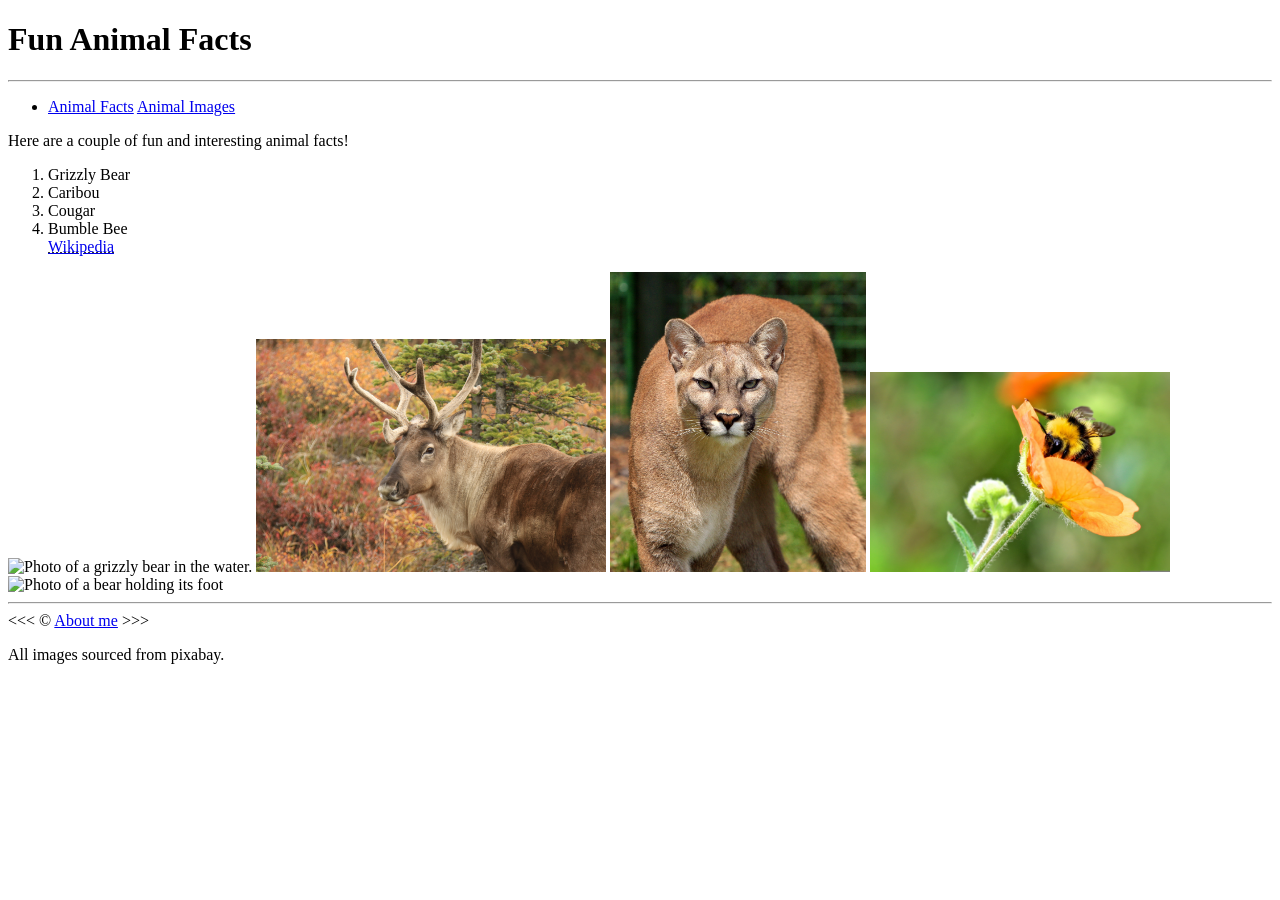
==== index.html @ 7c1b4a08 "Added pixabay credit" ====
<!doctype html>
<html lang="en">
  <head>
    <title>Fun Animal Facts</title>
    <meta charset="utf-8" />
  </head>
  <body>
    <header>
      <h1>Fun Animal Facts</h1>
    </header>
    <hr>
    <nav>
        <ul>
            <li>
                <a href="#animal-facts">Animal Facts</a>
                <a href="#animal-images">Animal Images</a>
            </li>
        </ul>
    </nav>
    <section id="animal-facts">
      <p>Here are a couple of fun and interesting animal facts!</p>
      <ol>
        <li>Grizzly Bear</li>
        <li>Caribou</li>
        <li>Cougar</li>
        <li>Bumble Bee</li>
        <abbr title="Wikipedia">
            <a href="https://en.wikipedia.org/wiki/Grizzly_bear"
            target="_blank"
            rel="noopener noreferrer">Wikipedia</a>
        </abbr></li>
      </ol>
    </section>
    <section id="animal-images">
      <img
        src="images/grizzly-in-water.jpg"
        alt="Photo of a grizzly bear in the water."
        width="350"
      />
      <img
        src="images/cariboo-forest.jpg"
        alt="Photo of a caribou."
        width="350"
      />
      <img src="images/cougar.jpg" alt="Photo of a cougar." height="300"
      />
      <img
        src="images/bumblebee-orangeflower.jpg"
        alt="Photo of a bee on an orange flower."
        width="300"
      />
    </section>
        <img
        src="https://cdn.pixabay.com/photo/2017/01/29/12/56/bear-2017935_1280.jpg"
        alt="Photo of a bear holding its foot"
        width="350"/>
    <section>
        <hr>&lt;&lt;&lt; &copy; <a href="about.html">About me</a> &gt;&gt;&gt;
        <p>All images sourced from pixabay.</p>
    </section>
  </body>
</html>
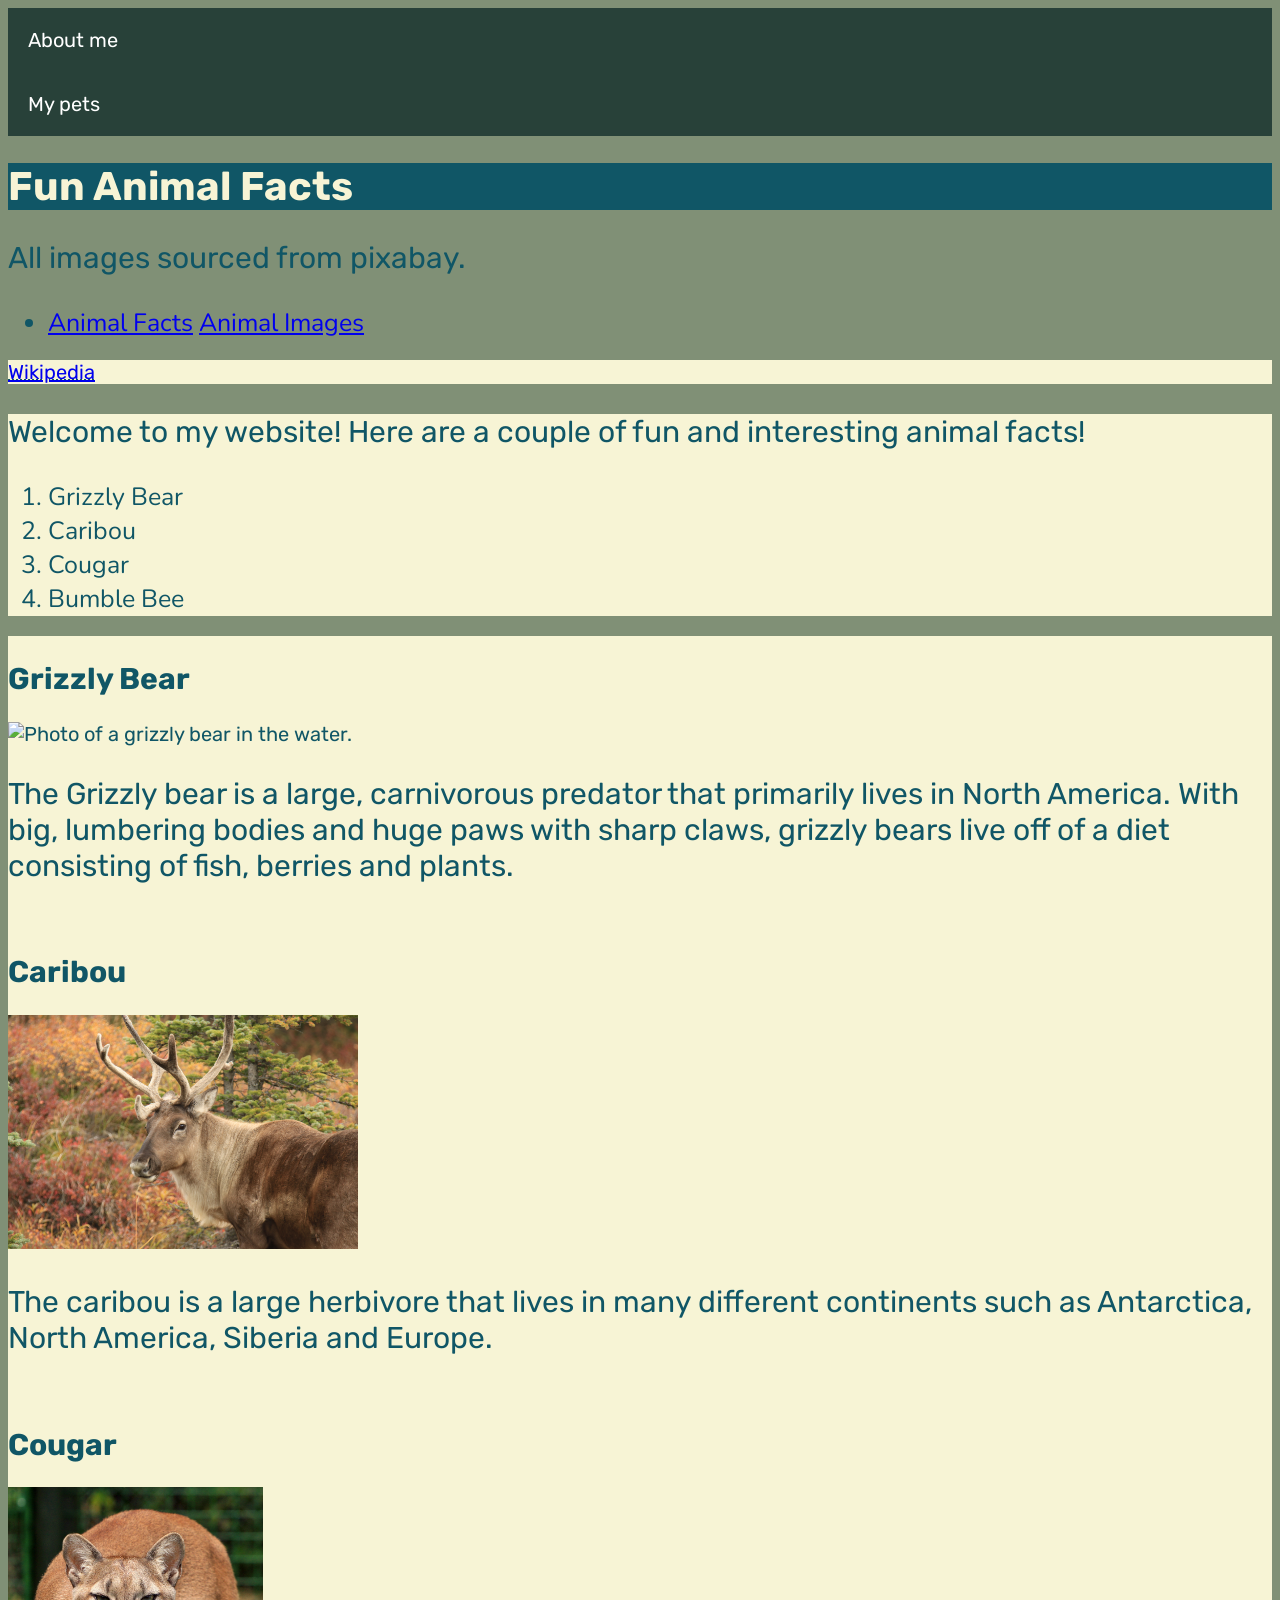
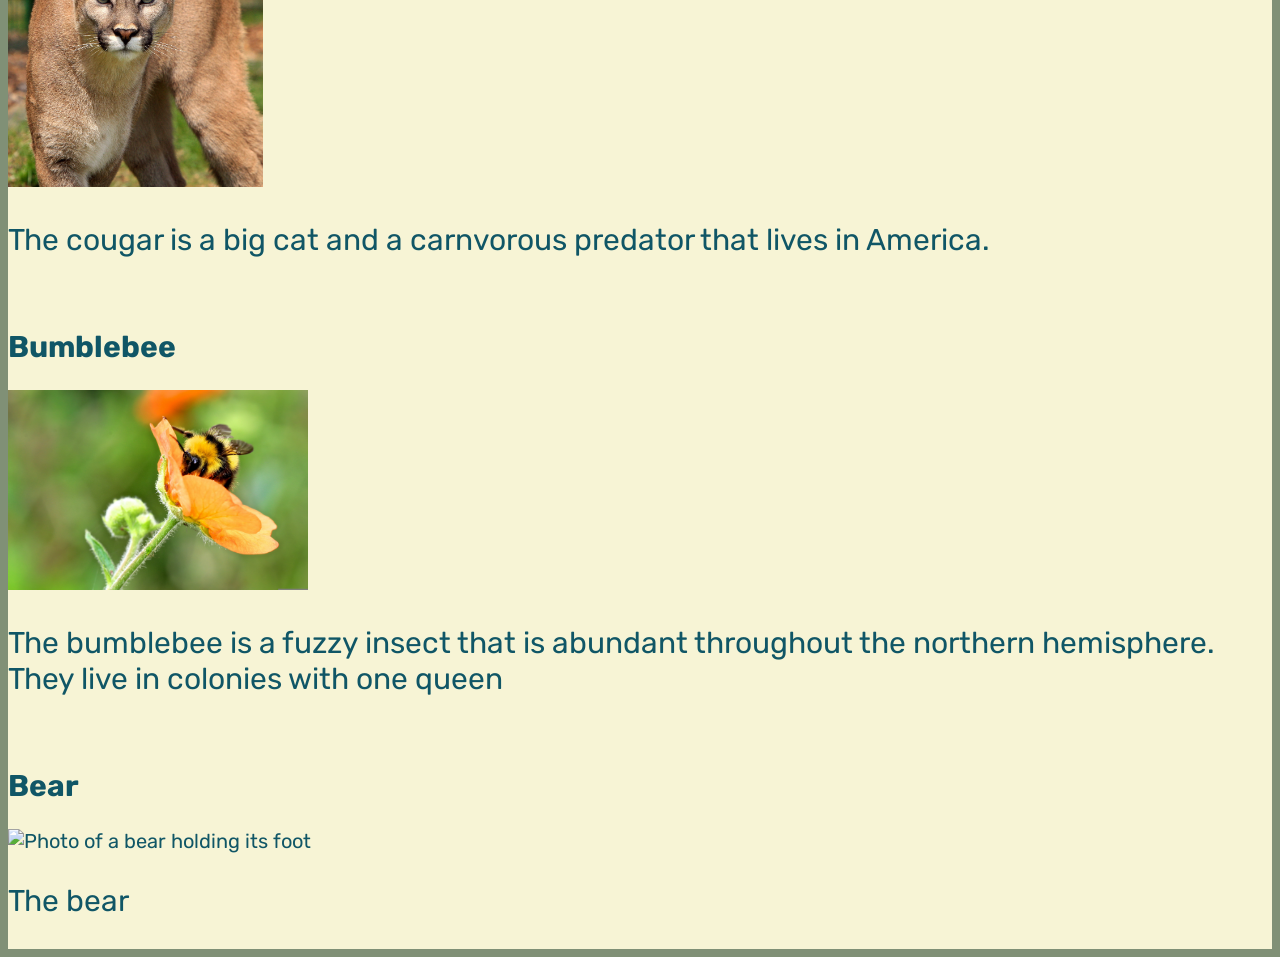
==== commit a247b7ab: "added cool stuff" ====
--- a/index.html
+++ b/index.html
@@ -1,14 +1,22 @@
 <!doctype html>
 <html lang="en">
-  <head>
+  <head>  
     <title>Fun Animal Facts</title>
     <meta charset="utf-8" />
-  </head>
+    <link rel="preconnect" href="https://fonts.googleapis.com">
+    <link rel="preconnect" href="https://fonts.gstatic.com" crossorigin>
+    <link href="https://fonts.googleapis.com/css2?family=Nunito:ital,wght@0,200..1000;1,200..1000&family=Rubik:ital,wght@0,300..900;1,300..900&display=swap" rel="stylesheet">
+    <link rel="stylesheet" href="style.css"/>
   <body>
+      <section class="top-nav-bar">
+      <a href="about.html">About me</a>
+      <a href="pets.html">My pets</a>
+      </section>
     <header>
       <h1>Fun Animal Facts</h1>
     </header>
-    <hr>
+
+    <p>All images sourced from pixabay.</p>
     <nav>
         <ul>
             <li>
@@ -17,46 +25,66 @@
             </li>
         </ul>
     </nav>
+    <section>
+    <abbr title="Wikipedia">
+            <a href="https://en.wikipedia.org/wiki/Grizzly_bear"
+            target="_blank"
+            rel="noopener noreferrer">Wikipedia</a>
+        </abbr>
+        </section>
     <section id="animal-facts">
-      <p>Here are a couple of fun and interesting animal facts!</p>
+      <p>Welcome to my website! Here are a couple of fun and interesting animal facts!</p>
       <ol>
         <li>Grizzly Bear</li>
         <li>Caribou</li>
         <li>Cougar</li>
         <li>Bumble Bee</li>
-        <abbr title="Wikipedia">
-            <a href="https://en.wikipedia.org/wiki/Grizzly_bear"
-            target="_blank"
-            rel="noopener noreferrer">Wikipedia</a>
-        </abbr></li>
+        </li>
       </ol>
     </section>
     <section id="animal-images">
-      <img
-        src="images/grizzly-in-water.jpg"
-        alt="Photo of a grizzly bear in the water."
-        width="350"
-      />
+      <div>
+        <h2>Grizzly Bear</h2>
+        <img
+          src="images/grizzly-in-water.jpg"
+          alt="Photo of a grizzly bear in the water."
+          width="350"
+        />
+        <p>The Grizzly bear is a large, carnivorous predator that primarily lives in North America. With big, lumbering bodies and huge paws with sharp claws, grizzly bears live off of a diet consisting of fish, berries and plants.</p>
+        </div>
+        <div>
+          <h2>Caribou</h2>
       <img
         src="images/cariboo-forest.jpg"
         alt="Photo of a caribou."
         width="350"
       />
+      <p>The caribou is a large herbivore that lives in many different continents such as Antarctica, North America, Siberia and Europe.</p>
+      </div>
+      <div>
+        <h2>Cougar</h2>
       <img src="images/cougar.jpg" alt="Photo of a cougar." height="300"
       />
+      <p>The cougar is a big cat and a carnvorous predator that lives in America.</p>
+      </div>
+      <div>
+        <h2>Bumblebee</h2>
       <img
         src="images/bumblebee-orangeflower.jpg"
         alt="Photo of a bee on an orange flower."
         width="300"
-      />
-    </section>
+        />
+        <p>The bumblebee is a fuzzy insect that is abundant throughout the northern hemisphere. They live in colonies with one queen</p>
+        </div>
+        <div>
+          <h2>Bear</h2>
         <img
         src="https://cdn.pixabay.com/photo/2017/01/29/12/56/bear-2017935_1280.jpg"
         alt="Photo of a bear holding its foot"
-        width="350"/>
-    <section>
-        <hr>&lt;&lt;&lt; &copy; <a href="about.html">About me</a> &gt;&gt;&gt;
-        <p>All images sourced from pixabay.</p>
-    </section>
+        width="350"
+        />
+        <p>The bear</p>
+        </div>
+        </section>
   </body>
 </html>
--- a/style.css
+++ b/style.css
@@ -0,0 +1,61 @@
+body {
+  font-family: "Rubik", sans-serif;
+  font-optical-sizing: auto;
+  font-style: normal;
+  font-size: 20px;
+  background-color: #809076;
+  color: #105666;
+}
+
+.top-nav-bar a {
+  display: flex;
+  flex-flow: row wrap;
+  justify-content: flex-end;
+  list-style: none;
+  margin: 0;
+  background: #284139;
+}
+.top-nav-bar a {
+  text-decoration: none;
+  display: block;
+  padding: 1em;
+  color: white;
+}
+.top-nav-bar a:hover {
+  background: #886830;
+}
+
+header {
+  font-family: "Rubik", sans-serif;
+  font-optical-sizing: auto;
+  font-style: normal;
+  font-size: 20px;
+  background-color: #105666;
+  color: #f7f4d5;
+}
+
+#animal-images {
+  display: flex;
+  flex-wrap: wrap;
+  gap: 16px;
+}
+
+section {
+  background-color: #f7f4d5;
+}
+
+li {
+  font-family: "Nunito", sans-serif;
+  font-optical-sizing: auto;
+  font-style: normal;
+  font-size: 25px;
+  color: #105666;
+}
+
+p {
+  font-family: "Rubik", sans-serif;
+  font-optical-sizing: auto;
+  font-style: normal;
+  font-size: 30px;
+  color: #105666;
+}
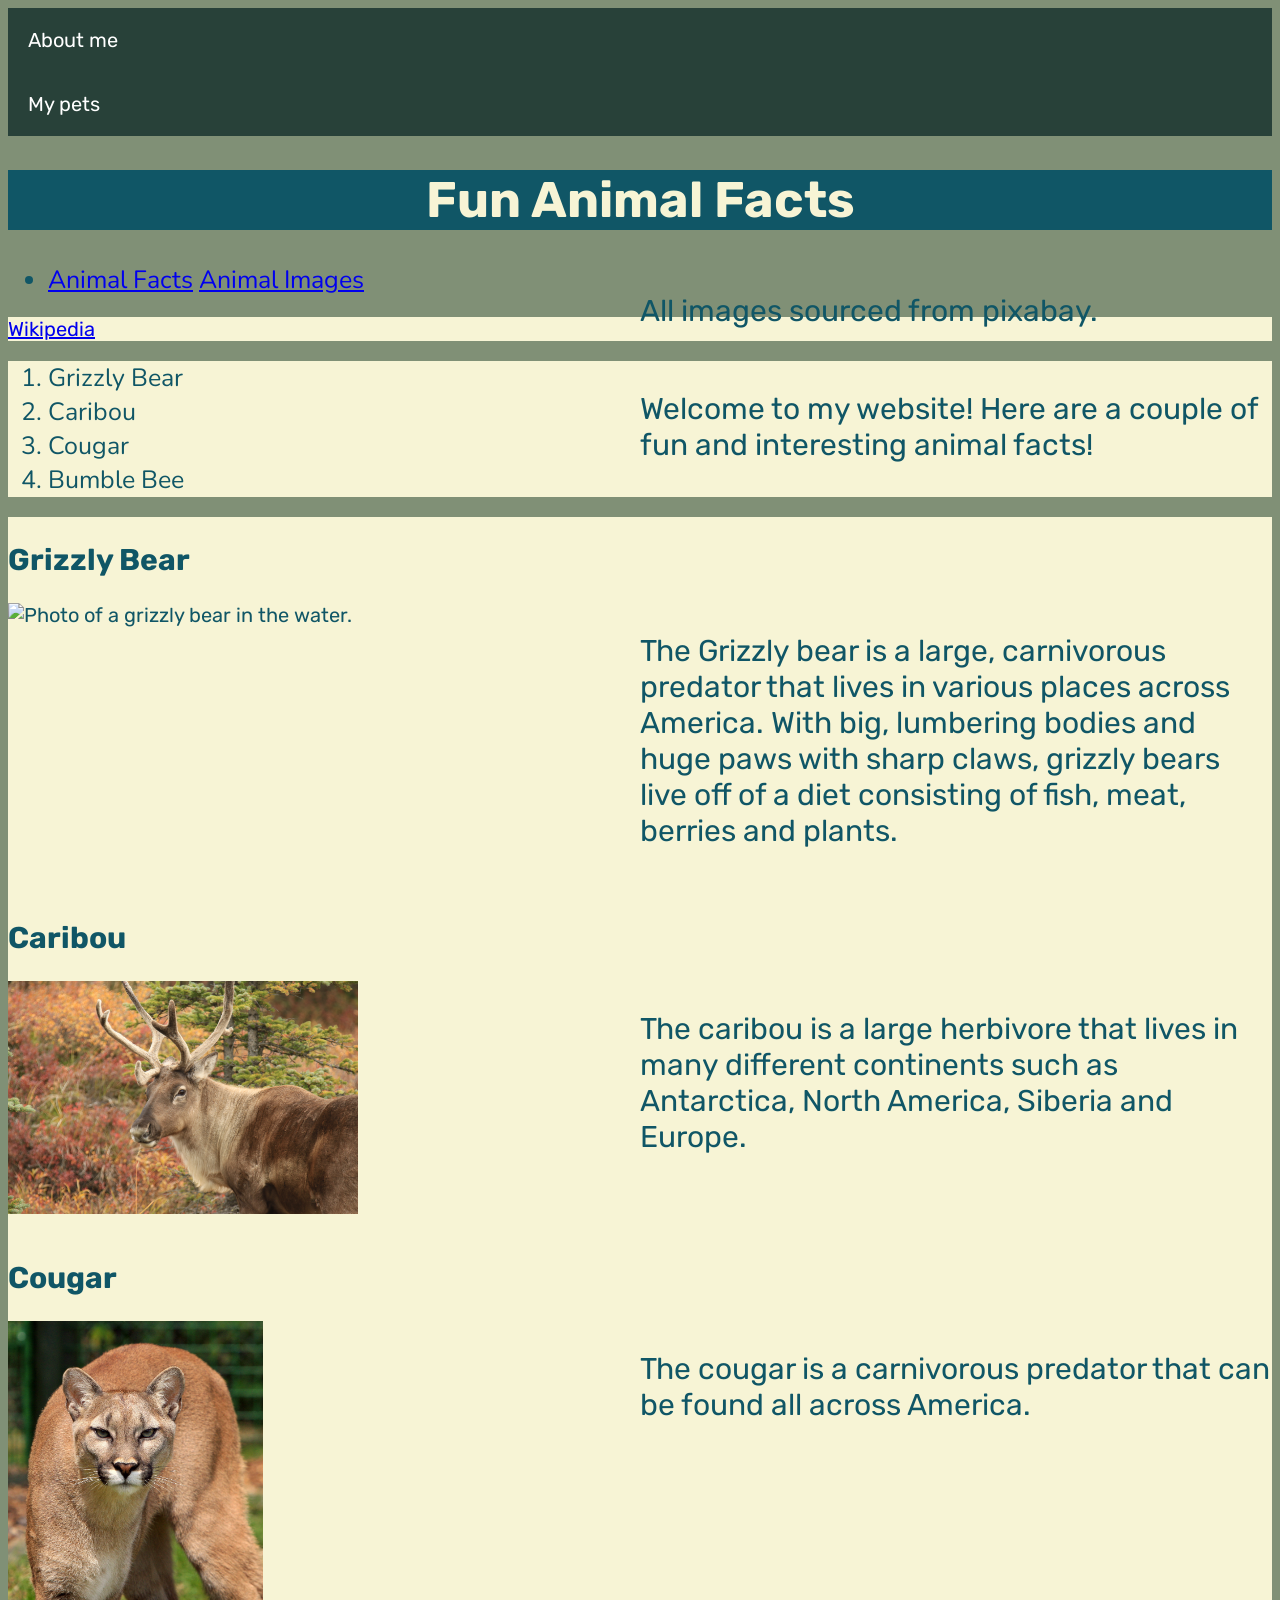
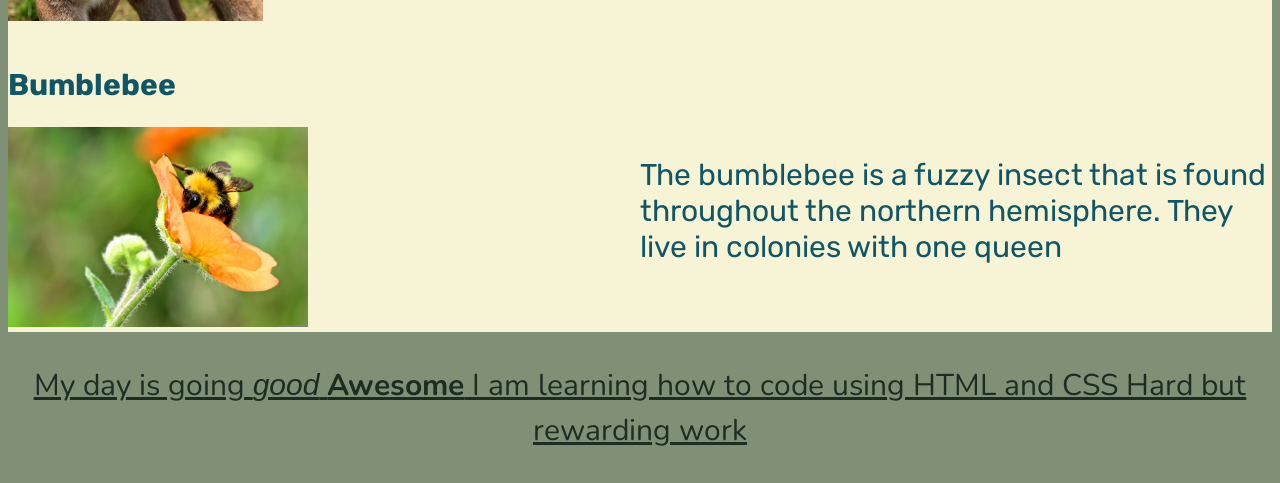
==== commit b8247280: "assignment 7 test" ====
--- a/index.html
+++ b/index.html
@@ -50,7 +50,7 @@
           alt="Photo of a grizzly bear in the water."
           width="350"
         />
-        <p>The Grizzly bear is a large, carnivorous predator that primarily lives in North America. With big, lumbering bodies and huge paws with sharp claws, grizzly bears live off of a diet consisting of fish, berries and plants.</p>
+        <p>The Grizzly bear is a large, carnivorous predator that lives in various places across America. With big, lumbering bodies and huge paws with sharp claws, grizzly bears live off of a diet consisting of fish, meat, berries and plants.</p>
         </div>
         <div>
           <h2>Caribou</h2>
@@ -65,7 +65,7 @@
         <h2>Cougar</h2>
       <img src="images/cougar.jpg" alt="Photo of a cougar." height="300"
       />
-      <p>The cougar is a big cat and a carnvorous predator that lives in America.</p>
+      <p>The cougar is a carnivorous predator that can be found all across America.</p>
       </div>
       <div>
         <h2>Bumblebee</h2>
@@ -74,17 +74,10 @@
         alt="Photo of a bee on an orange flower."
         width="300"
         />
-        <p>The bumblebee is a fuzzy insect that is abundant throughout the northern hemisphere. They live in colonies with one queen</p>
-        </div>
-        <div>
-          <h2>Bear</h2>
-        <img
-        src="https://cdn.pixabay.com/photo/2017/01/29/12/56/bear-2017935_1280.jpg"
-        alt="Photo of a bear holding its foot"
-        width="350"
-        />
-        <p>The bear</p>
+        <p>The bumblebee is a fuzzy insect that is found throughout the northern hemisphere. They live in colonies with one queen</p>
         </div>
         </section>
+        <p class="test-text">
+        My day is going <em>good</em> <strong>Awesome</strong> I am learning how to code using HTML and CSS Hard but rewarding work</p>
   </body>
 </html>
--- a/style.css
+++ b/style.css
@@ -25,13 +25,19 @@
   background: #886830;
 }
 
-header {
+p {
+  float: right;
+  width: 50%;
+}
+
+header h1 {
   font-family: "Rubik", sans-serif;
   font-optical-sizing: auto;
   font-style: normal;
-  font-size: 20px;
+  font-size: 50px;
   background-color: #105666;
   color: #f7f4d5;
+  text-align: center;
 }
 
 #animal-images {
@@ -59,3 +65,19 @@
   font-size: 30px;
   color: #105666;
 }
+
+.test-text {
+  font-family: "Nunito", sans-serif;
+  font-size: 30px;
+  font-weight: 400;
+  width: auto;
+  font-style: bold;
+  text-align: center;
+  line-height: 1.5;
+  color: rgb(28, 46, 34);
+  text-decoration: underline;
+}
+
+.test-text:hover {
+  background: red;
+}
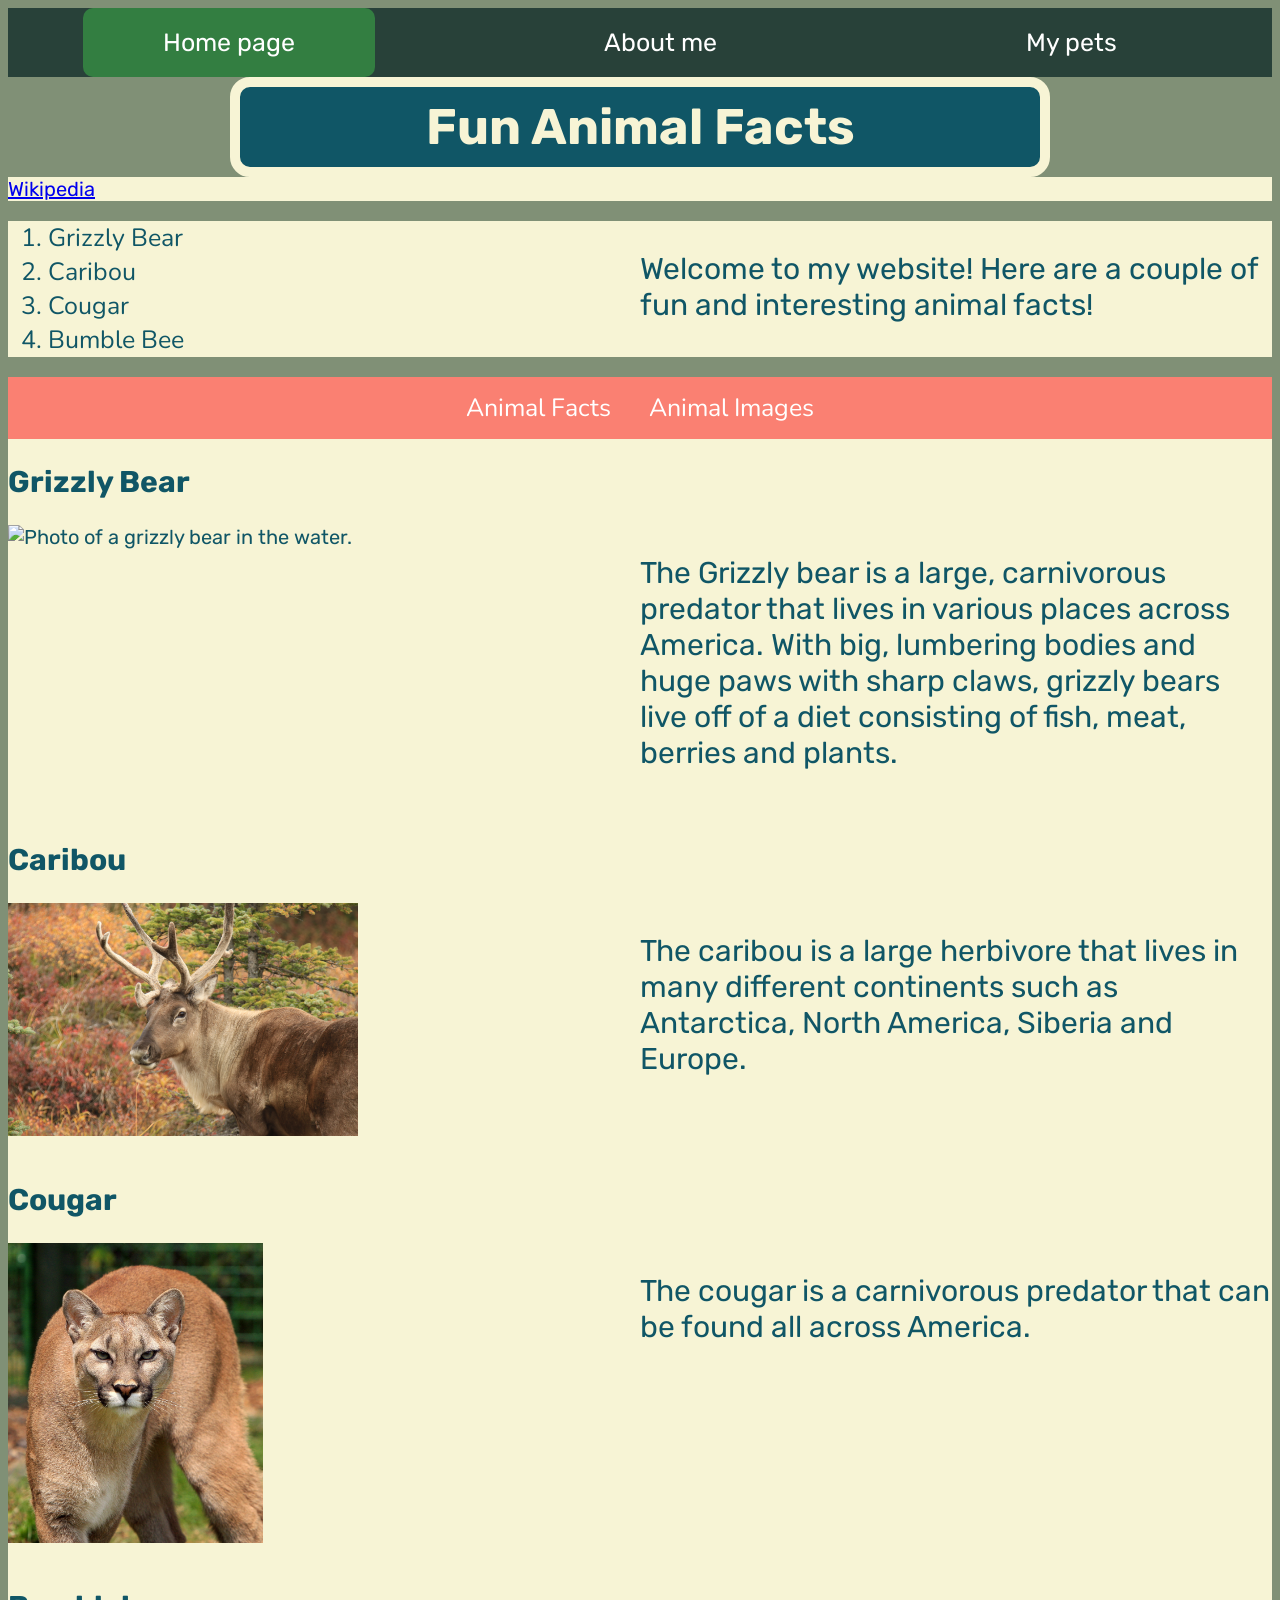
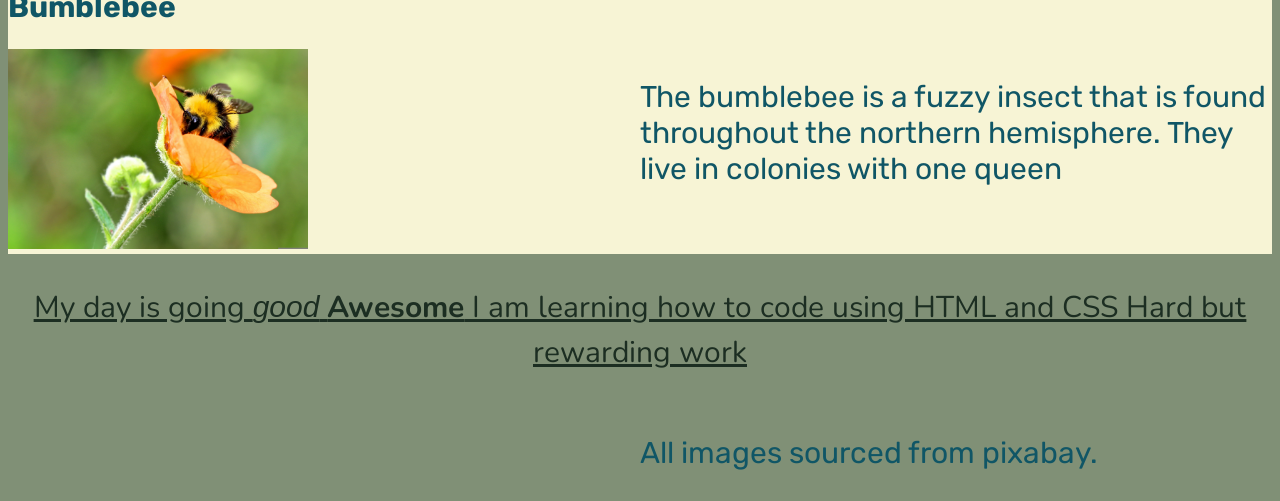
==== commit 4823d79b: "about.html , pet.html tweaks. and messed around" ====
--- a/index.html
+++ b/index.html
@@ -8,23 +8,14 @@
     <link href="https://fonts.googleapis.com/css2?family=Nunito:ital,wght@0,200..1000;1,200..1000&family=Rubik:ital,wght@0,300..900;1,300..900&display=swap" rel="stylesheet">
     <link rel="stylesheet" href="style.css"/>
   <body>
-      <section class="top-nav-bar">
+      <nav class="top-nav-bar">
+      <a href="index.html" class="active">Home page</a>
       <a href="about.html">About me</a>
       <a href="pets.html">My pets</a>
-      </section>
+      </nav>
     <header>
       <h1>Fun Animal Facts</h1>
     </header>
-
-    <p>All images sourced from pixabay.</p>
-    <nav>
-        <ul>
-            <li>
-                <a href="#animal-facts">Animal Facts</a>
-                <a href="#animal-images">Animal Images</a>
-            </li>
-        </ul>
-    </nav>
     <section>
     <abbr title="Wikipedia">
             <a href="https://en.wikipedia.org/wiki/Grizzly_bear"
@@ -42,6 +33,12 @@
         </li>
       </ol>
     </section>
+            <ul>
+            <li>
+                <a href="#animal-facts">Animal Facts</a>
+                <a href="#animal-images">Animal Images</a>
+            </li>
+        </ul>
     <section id="animal-images">
       <div>
         <h2>Grizzly Bear</h2>
@@ -79,5 +76,6 @@
         </section>
         <p class="test-text">
         My day is going <em>good</em> <strong>Awesome</strong> I am learning how to code using HTML and CSS Hard but rewarding work</p>
+        <p>All images sourced from pixabay.</p>
   </body>
 </html>
--- a/style.css
+++ b/style.css
@@ -7,22 +7,49 @@
   color: #105666;
 }
 
-.top-nav-bar a {
+.active {
+  background-color: #3eb94982;
+  color: white;
+  border-radius: 10px;
+}
+
+.top-nav-bar {
+  width: 100%;
   display: flex;
   flex-flow: row wrap;
-  justify-content: flex-end;
-  list-style: none;
+  justify-content: space-around;
   margin: 0;
   background: #284139;
 }
 .top-nav-bar a {
   text-decoration: none;
-  display: block;
-  padding: 1em;
+  display: inline-block;
+  padding: 20px 80px 20px;
   color: white;
+  font-size: 25px;
 }
 .top-nav-bar a:hover {
   background: #886830;
+}
+
+ul {
+  list-style-type: none;
+  margin: 0;
+  padding: 0;
+  background-color: salmon;
+  display: flex;
+  justify-content: center;
+}
+
+ul li a {
+  display: inline-block;
+  color: white;
+  padding: 14px 16px;
+  text-decoration: none;
+}
+
+ul li a:hover {
+  background-color: green;
 }
 
 p {
@@ -35,9 +62,15 @@
   font-optical-sizing: auto;
   font-style: normal;
   font-size: 50px;
+  margin: 0 auto;
+  padding: 10px 0;
   background-color: #105666;
+  max-width: 800px;
   color: #f7f4d5;
   text-align: center;
+  border-style: solid;
+  border-width: 10px;
+  border-radius: 20px;
 }
 
 #animal-images {
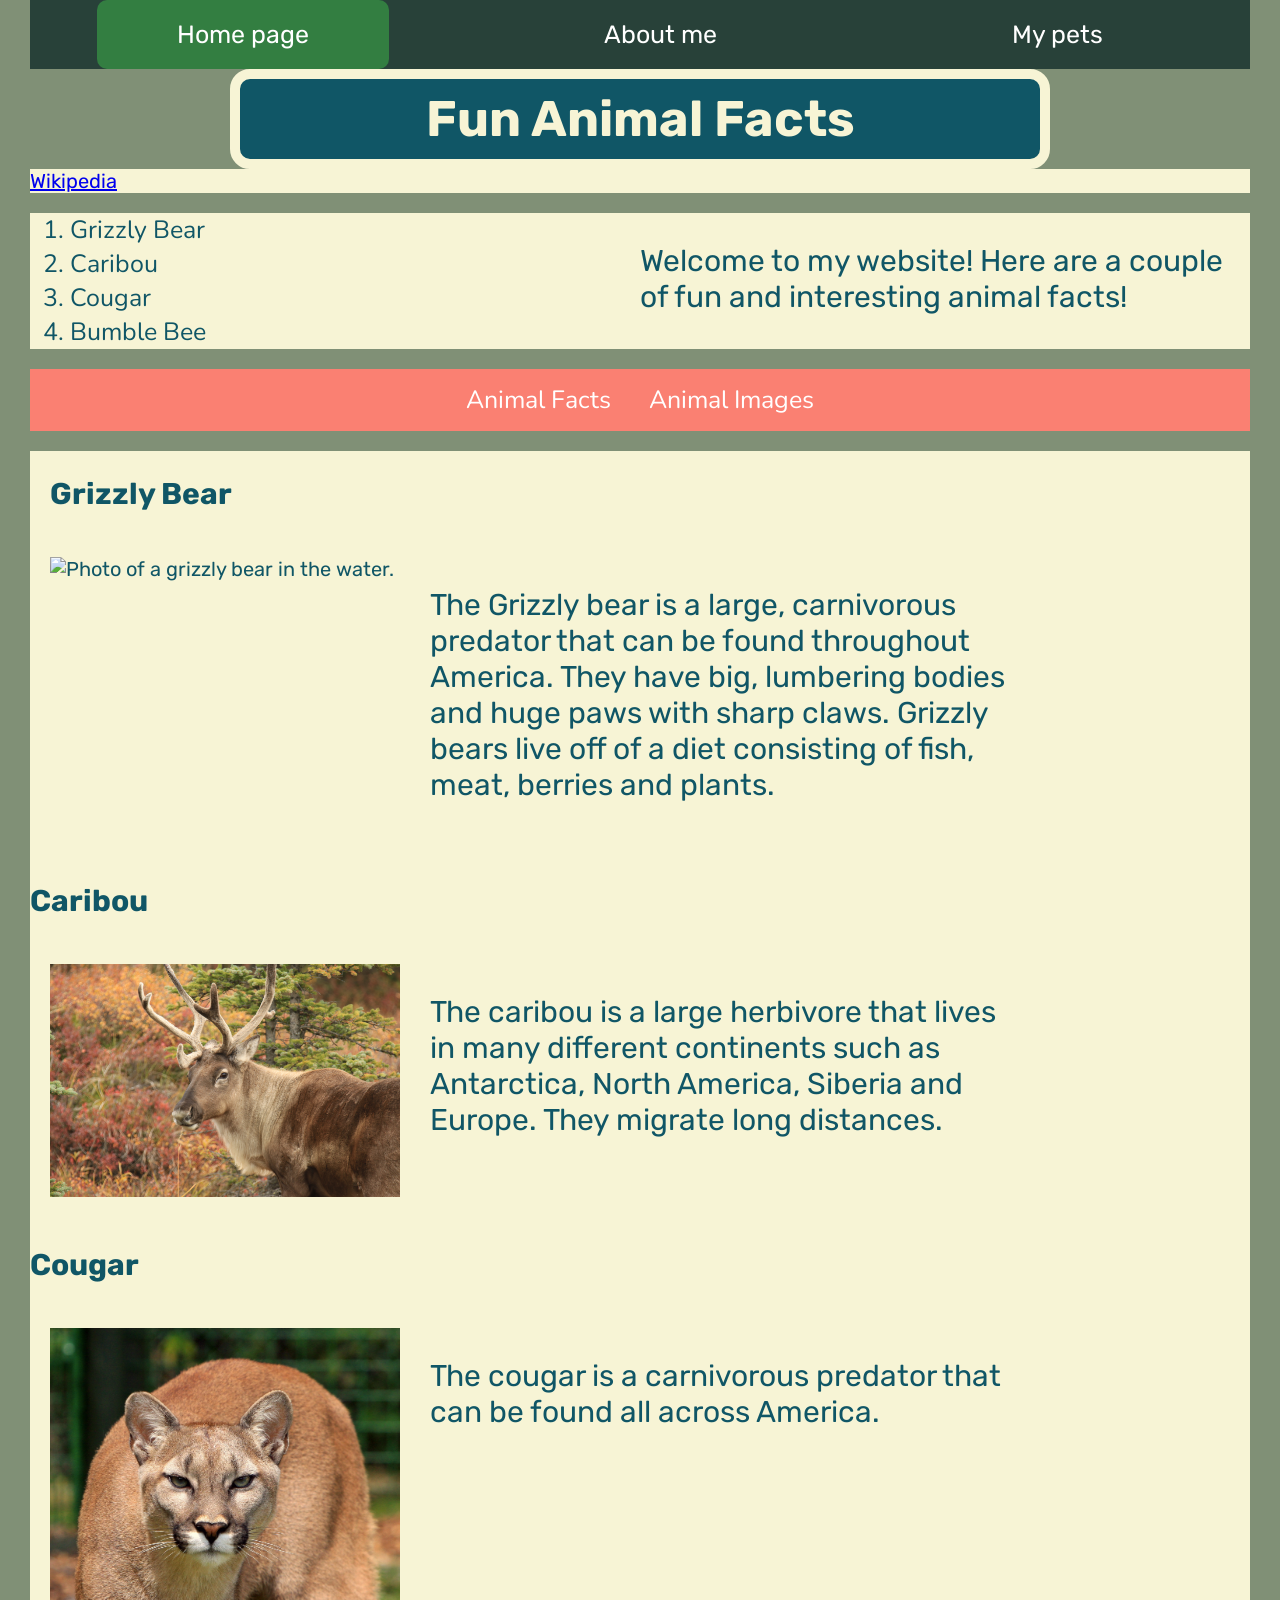
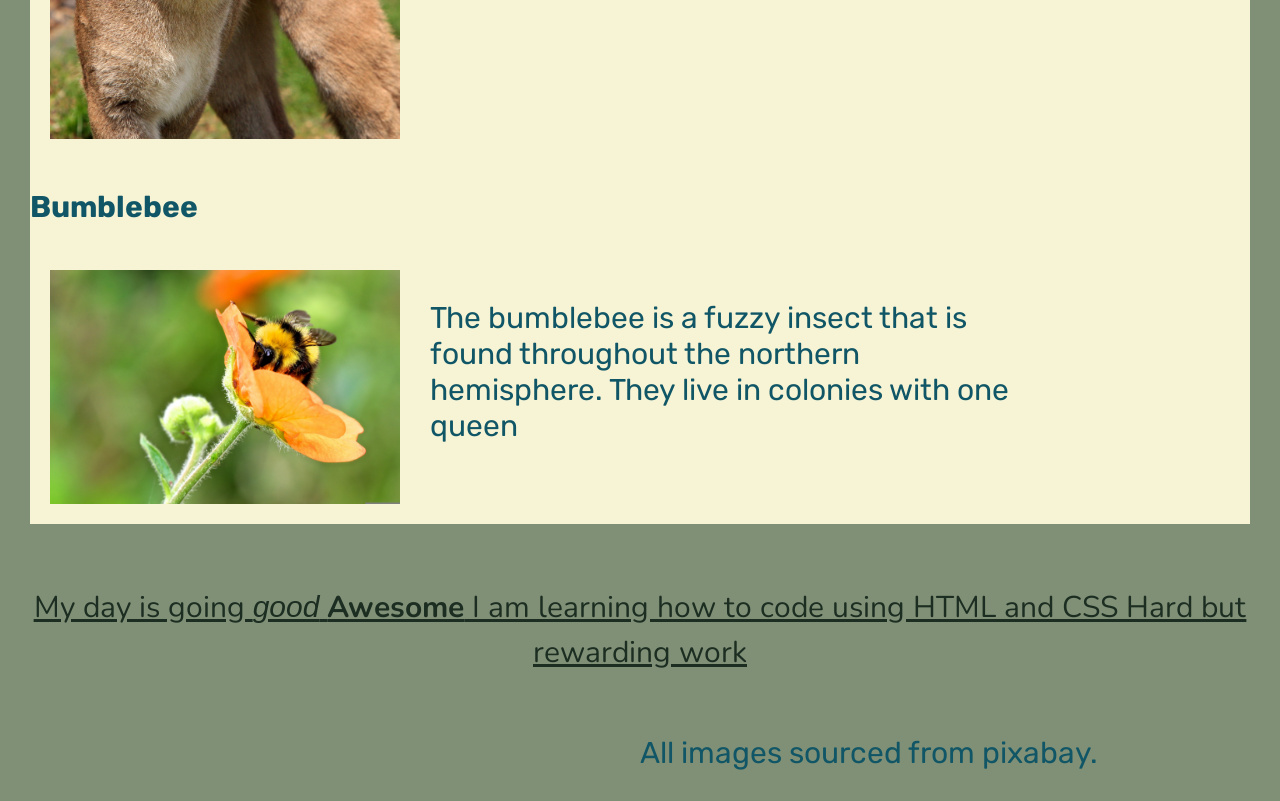
==== commit 4b0cd669: "title push" ====
--- a/index.html
+++ b/index.html
@@ -14,7 +14,7 @@
       <a href="pets.html">My pets</a>
       </nav>
     <header>
-      <h1>Fun Animal Facts</h1>
+      <div><h1>Fun Animal Facts</h1></div>
     </header>
     <section>
     <abbr title="Wikipedia">
@@ -36,40 +36,42 @@
             <ul>
             <li>
                 <a href="#animal-facts">Animal Facts</a>
-                <a href="#animal-images">Animal Images</a>
+                <a href="#animal-content">Animal Images</a>
             </li>
         </ul>
-    <section id="animal-images">
-      <div>
-        <h2>Grizzly Bear</h2>
+    <section id="animal-content">
+        <div class="h1-grizzly"><h2>Grizzly Bear</h2>
+          </div>
+      <div class="bear-container">
         <img
           src="images/grizzly-in-water.jpg"
           alt="Photo of a grizzly bear in the water."
           width="350"
         />
-        <p>The Grizzly bear is a large, carnivorous predator that lives in various places across America. With big, lumbering bodies and huge paws with sharp claws, grizzly bears live off of a diet consisting of fish, meat, berries and plants.</p>
+        <p>The Grizzly bear is a large, carnivorous predator that can be found throughout America. They have big, lumbering bodies and huge paws with sharp claws. Grizzly bears live off of a diet consisting of fish, meat, berries and plants.</p>
         </div>
-        <div>
-          <h2>Caribou</h2>
+          <h2>Caribou</h2>        
+        <div class="caribou-container">
       <img
         src="images/cariboo-forest.jpg"
         alt="Photo of a caribou."
         width="350"
       />
-      <p>The caribou is a large herbivore that lives in many different continents such as Antarctica, North America, Siberia and Europe.</p>
+      <p>The caribou is a large herbivore that lives in many different continents such as Antarctica, North America, Siberia and Europe. They migrate long distances.</p>
       </div>
-      <div>
-        <h2>Cougar</h2>
-      <img src="images/cougar.jpg" alt="Photo of a cougar." height="300"
+      <h2>Cougar</h2>
+      <div class="cougar-container">
+      <img src="images/cougar.jpg" alt="Photo of a cougar"
+      width="350"
       />
       <p>The cougar is a carnivorous predator that can be found all across America.</p>
       </div>
-      <div>
-        <h2>Bumblebee</h2>
+              <h2>Bumblebee</h2>
+      <div class="bumblebee-container">
       <img
         src="images/bumblebee-orangeflower.jpg"
         alt="Photo of a bee on an orange flower."
-        width="300"
+        width="350"
         />
         <p>The bumblebee is a fuzzy insect that is found throughout the northern hemisphere. They live in colonies with one queen</p>
         </div>
--- a/style.css
+++ b/style.css
@@ -5,6 +5,7 @@
   font-size: 20px;
   background-color: #809076;
   color: #105666;
+  margin: 0px 30px 10px;
 }
 
 .active {
@@ -73,10 +74,54 @@
   border-radius: 20px;
 }
 
-#animal-images {
+.animal-content p {
   display: flex;
   flex-wrap: wrap;
   gap: 16px;
+  align-items: center;
+  padding: 20px;
+  max-width: 700px;
+  line-height: 1.6;
+}
+
+.bear-container {
+  display: flex;
+  gap: 30px;
+  margin-bottom: 30px;
+  padding: 20px;
+  border-radius: 15px;
+}
+
+.h1-grizzly {
+  margin-top: 20px;
+  margin-left: 20px;
+  display: flex;
+  justify-content: left;
+  align-items: left;
+}
+
+.caribou-container {
+  display: flex;
+  gap: 30px;
+  margin-bottom: 30px;
+  padding: 20px;
+  border-radius: 15px;
+}
+
+.cougar-container {
+  display: flex;
+  gap: 30px;
+  margin-bottom: 30px;
+  padding: 20px;
+  border-radius: 15px;
+}
+
+.bumblebee-container {
+  display: flex;
+  gap: 30px;
+  margin-bottom: 30px;
+  padding: 20px;
+  border-radius: 15px;
 }
 
 section {
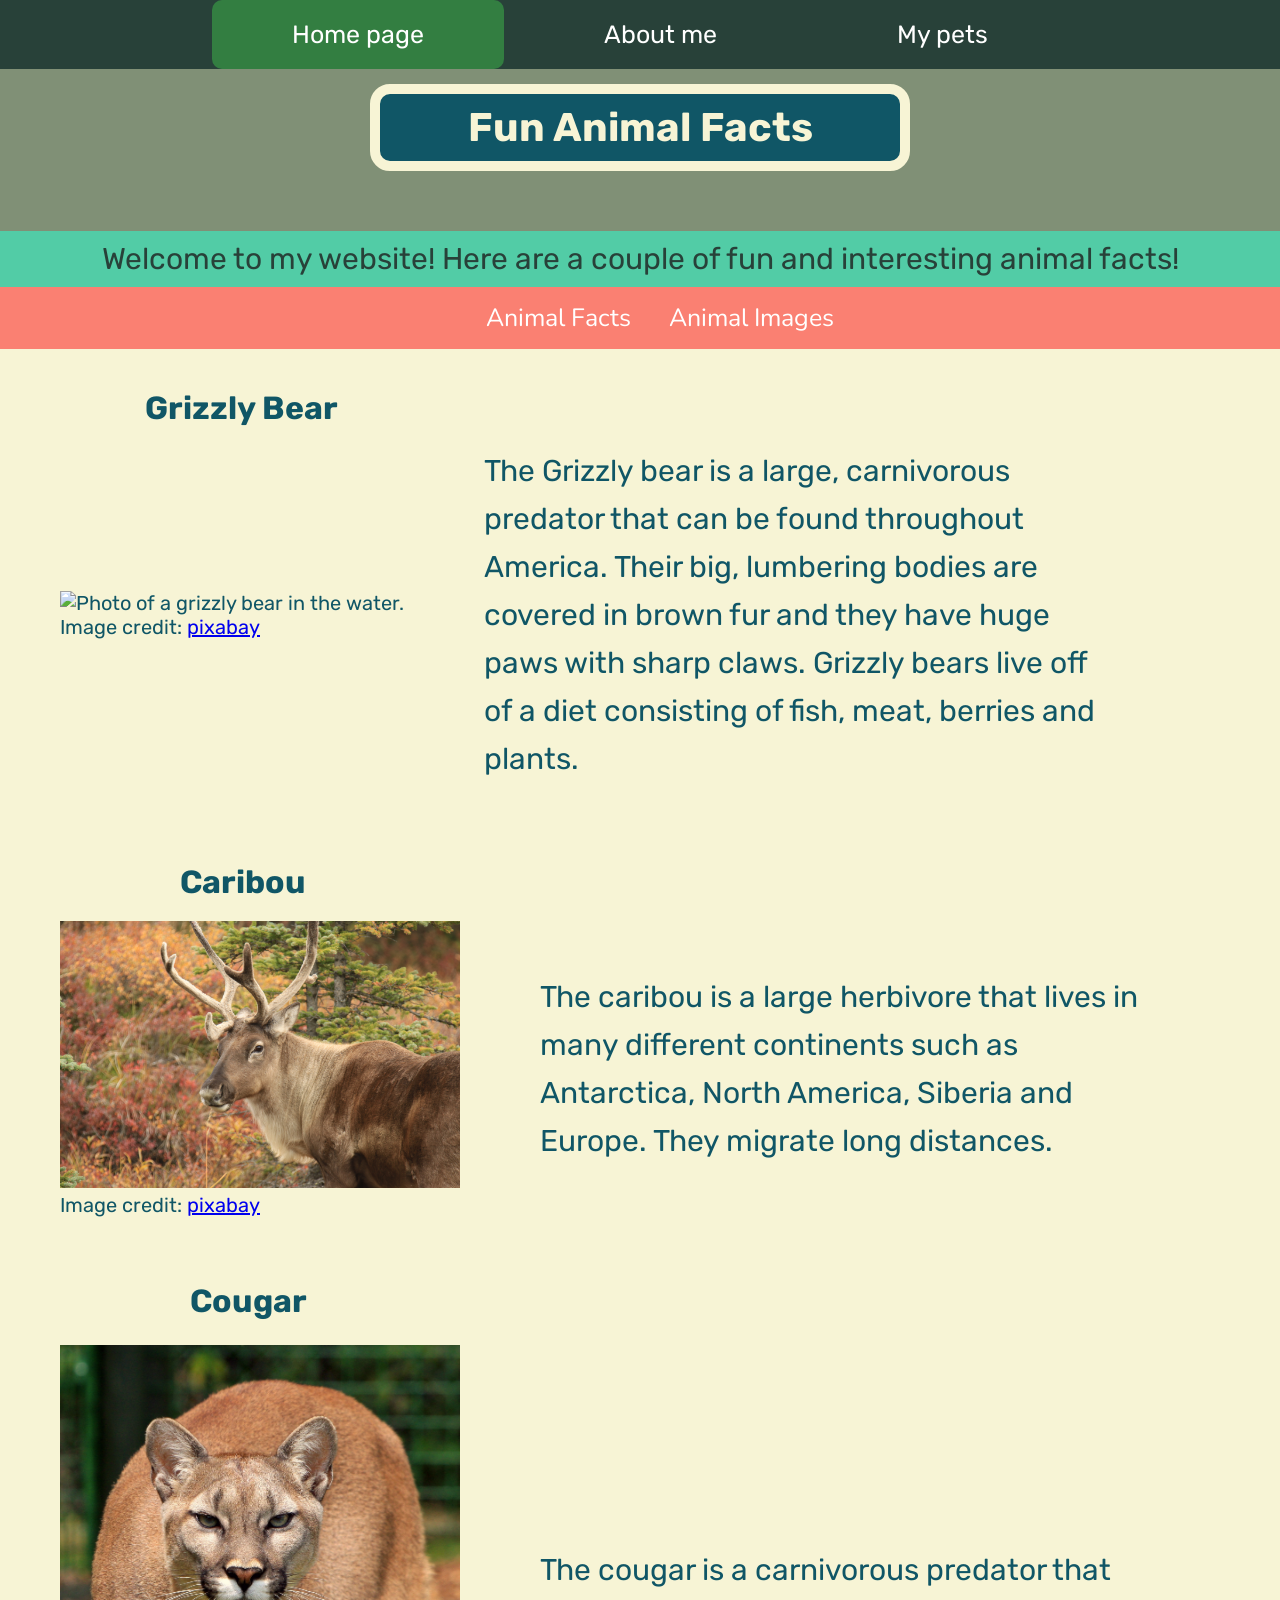
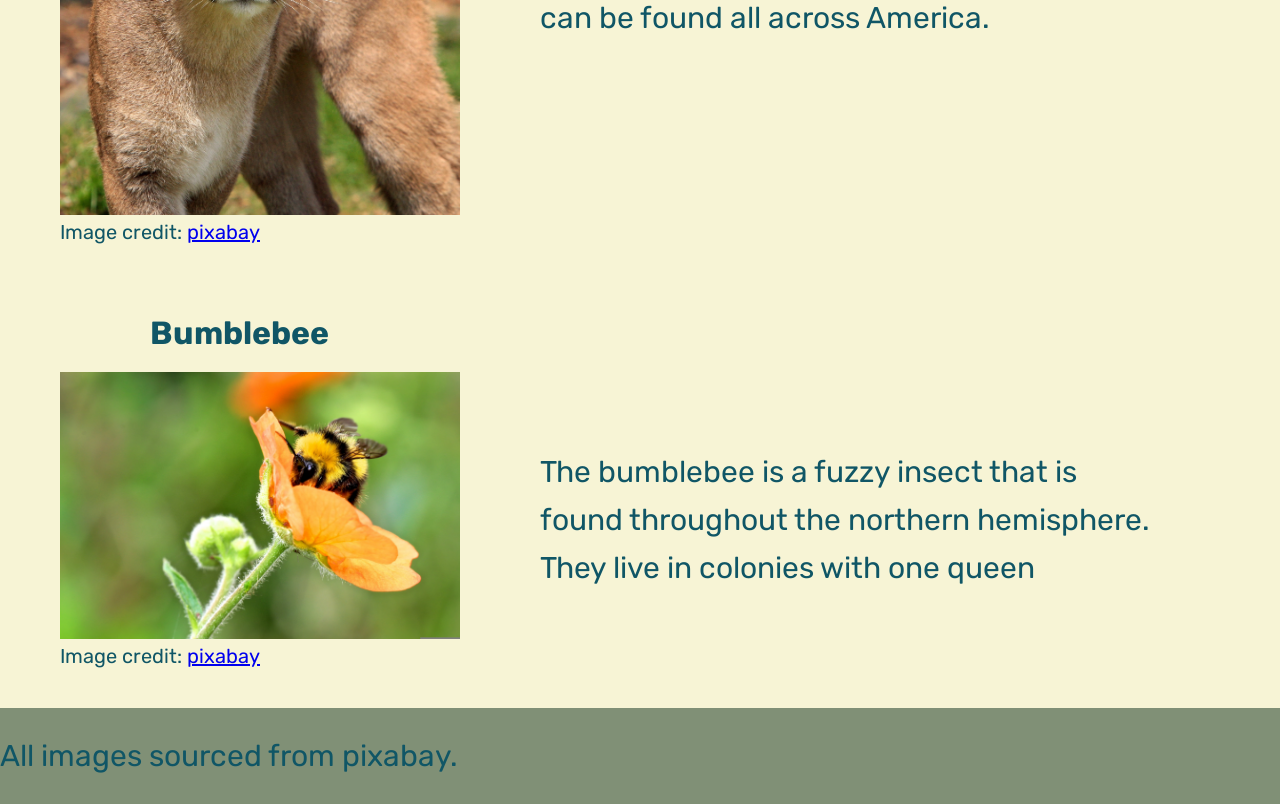
==== commit ee76de44: "Did a lot of stuff" ====
--- a/index.html
+++ b/index.html
@@ -1,83 +1,138 @@
 <!doctype html>
 <html lang="en">
-  <head>  
+  <head>
     <title>Fun Animal Facts</title>
     <meta charset="utf-8" />
-    <link rel="preconnect" href="https://fonts.googleapis.com">
-    <link rel="preconnect" href="https://fonts.gstatic.com" crossorigin>
-    <link href="https://fonts.googleapis.com/css2?family=Nunito:ital,wght@0,200..1000;1,200..1000&family=Rubik:ital,wght@0,300..900;1,300..900&display=swap" rel="stylesheet">
-    <link rel="stylesheet" href="style.css"/>
+    <link rel="preconnect" href="https://fonts.googleapis.com" />
+    <link rel="preconnect" href="https://fonts.gstatic.com" crossorigin />
+    <link
+      href="https://fonts.googleapis.com/css2?family=Nunito:ital,wght@0,200..1000;1,200..1000&family=Rubik:ital,wght@0,300..900;1,300..900&display=swap"
+      rel="stylesheet"
+    />
+    <link rel="stylesheet" href="style.css" />
+  </head>
   <body>
-      <nav class="top-nav-bar">
+    <nav class="top-nav-bar">
       <a href="index.html" class="active">Home page</a>
       <a href="about.html">About me</a>
       <a href="pets.html">My pets</a>
-      </nav>
+    </nav>
     <header>
-      <div><h1>Fun Animal Facts</h1></div>
+      <h1 class="main-title-h1">Fun Animal Facts</h1>
     </header>
-    <section>
-    <abbr title="Wikipedia">
-            <a href="https://en.wikipedia.org/wiki/Grizzly_bear"
-            target="_blank"
-            rel="noopener noreferrer">Wikipedia</a>
-        </abbr>
-        </section>
     <section id="animal-facts">
-      <p>Welcome to my website! Here are a couple of fun and interesting animal facts!</p>
-      <ol>
-        <li>Grizzly Bear</li>
-        <li>Caribou</li>
-        <li>Cougar</li>
-        <li>Bumble Bee</li>
-        </li>
-      </ol>
+      <p class="intro">
+        Welcome to my website! Here are a couple of fun and interesting animal
+        facts!
+      </p>
     </section>
-            <ul>
-            <li>
-                <a href="#animal-facts">Animal Facts</a>
-                <a href="#animal-content">Animal Images</a>
-            </li>
-        </ul>
+    <ul>
+      <li>
+        <a href="#animal-facts">Animal Facts</a>
+        <a href="#animal-content">Animal Images</a>
+      </li>
+    </ul>
     <section id="animal-content">
-        <div class="h1-grizzly"><h2>Grizzly Bear</h2>
-          </div>
       <div class="bear-container">
-        <img
-          src="images/grizzly-in-water.jpg"
-          alt="Photo of a grizzly bear in the water."
-          width="350"
-        />
-        <p>The Grizzly bear is a large, carnivorous predator that can be found throughout America. They have big, lumbering bodies and huge paws with sharp claws. Grizzly bears live off of a diet consisting of fish, meat, berries and plants.</p>
+        <h2 class="h2-grizzly">Grizzly Bear</h2>
+        <div class="bear-text">
+          <figure>
+            <img
+              src="images/grizzly-in-water.jpg"
+              alt="Photo of a grizzly bear in the water."
+              width="400"
+            />
+            <figcaption>
+              Image credit:
+              <a
+                href="https://pixabay.com/users/margskogland-11638384/"
+                target="_blank"
+                rel="noopener noreferrer"
+                >pixabay</a
+              >
+            </figcaption>
+          </figure>
+          <p>
+            The Grizzly bear is a large, carnivorous predator that can be found
+            throughout America. Their big, lumbering bodies are covered in brown
+            fur and they have huge paws with sharp claws. Grizzly bears live off
+            of a diet consisting of fish, meat, berries and plants.
+          </p>
         </div>
-          <h2>Caribou</h2>        
-        <div class="caribou-container">
-      <img
-        src="images/cariboo-forest.jpg"
-        alt="Photo of a caribou."
-        width="350"
-      />
-      <p>The caribou is a large herbivore that lives in many different continents such as Antarctica, North America, Siberia and Europe. They migrate long distances.</p>
       </div>
-      <h2>Cougar</h2>
+      <div class="caribou-container">
+        <h3 class="h3-caribou">Caribou</h3>
+        <div class="caribou-text">
+          <figure>
+            <img
+              src="images/cariboo-forest.jpg"
+              alt="Photo of a caribou."
+              width="400"
+            />
+            <figcaption>
+              Image credit:
+              <a
+                href="https://pixabay.com/users/ornaw-8155178/"
+                target="_blank"
+                rel="noopener noreferrer"
+                >pixabay</a
+              >
+            </figcaption>
+          </figure>
+          <p>
+            The caribou is a large herbivore that lives in many different
+            continents such as Antarctica, North America, Siberia and Europe.
+            They migrate long distances.
+          </p>
+        </div>
+      </div>
       <div class="cougar-container">
-      <img src="images/cougar.jpg" alt="Photo of a cougar"
-      width="350"
-      />
-      <p>The cougar is a carnivorous predator that can be found all across America.</p>
+        <h4 class="h4-cougar">Cougar</h4>
+        <div class="cougar-text">
+          <figure>
+            <img src="images/cougar.jpg" alt="Photo of a cougar" width="400" />
+            <figcaption>
+              Image credit:
+              <a
+                href="https://pixabay.com/users/no-longer-here-19203/"
+                target="_blank"
+                rel="noopener noreferrer"
+                >pixabay</a
+              >
+            </figcaption>
+          </figure>
+          <p>
+            The cougar is a carnivorous predator that can be found all across
+            America.
+          </p>
+        </div>
       </div>
-              <h2>Bumblebee</h2>
       <div class="bumblebee-container">
-      <img
-        src="images/bumblebee-orangeflower.jpg"
-        alt="Photo of a bee on an orange flower."
-        width="350"
-        />
-        <p>The bumblebee is a fuzzy insect that is found throughout the northern hemisphere. They live in colonies with one queen</p>
+        <h5 class="h5-bumblebee">Bumblebee</h5>
+        <div class="bumblebee-text">
+          <figure>
+            <img
+              src="images/bumblebee-orangeflower.jpg"
+              alt="Photo of a bee on an orange flower."
+              width="400"
+            />
+            <figcaption>
+              Image credit:
+              <a
+                href="https://pixabay.com/users/woodypino-3423923/"
+                target="_blank"
+                rel="noopener noreferrer"
+                >pixabay</a
+              >
+            </figcaption>
+          </figure>
+          <p>
+            The bumblebee is a fuzzy insect that is found throughout the
+            northern hemisphere. They live in colonies with one queen
+          </p>
         </div>
-        </section>
-        <p class="test-text">
-        My day is going <em>good</em> <strong>Awesome</strong> I am learning how to code using HTML and CSS Hard but rewarding work</p>
-        <p>All images sourced from pixabay.</p>
+      </div>
+    </section>
+    <p>All images sourced from pixabay.</p>
   </body>
 </html>
--- a/style.css
+++ b/style.css
@@ -1,11 +1,11 @@
 body {
   font-family: "Rubik", sans-serif;
-  font-optical-sizing: auto;
   font-style: normal;
   font-size: 20px;
   background-color: #809076;
   color: #105666;
-  margin: 0px 30px 10px;
+  margin: 0px;
+  overflow-x: hidden;
 }
 
 .active {
@@ -15,28 +15,28 @@
 }
 
 .top-nav-bar {
-  width: 100%;
-  display: flex;
-  flex-flow: row wrap;
-  justify-content: space-around;
+  display: flex;
+  flex-flow: wrap;
+  gap: 20px;
+  justify-content: center;
   margin: 0;
   background: #284139;
 }
 .top-nav-bar a {
   text-decoration: none;
-  display: inline-block;
+  display: block;
   padding: 20px 80px 20px;
   color: white;
   font-size: 25px;
 }
 .top-nav-bar a:hover {
   background: #886830;
+  border-radius: 10px;
 }
 
 ul {
   list-style-type: none;
   margin: 0;
-  padding: 0;
   background-color: salmon;
   display: flex;
   justify-content: center;
@@ -51,77 +51,160 @@
 
 ul li a:hover {
   background-color: green;
-}
-
-p {
-  float: right;
-  width: 50%;
-}
-
-header h1 {
+  border-radius: 10px;
+}
+
+.main-title-h1 {
   font-family: "Rubik", sans-serif;
-  font-optical-sizing: auto;
-  font-style: normal;
-  font-size: 50px;
-  margin: 0 auto;
-  padding: 10px 0;
+  font-size: 40px;
+  max-width: 500px;
+  width: 90%;
+  height: 2%; /* This is an example, remove later*/
+  margin: 15px auto;
+  padding: 10px;
   background-color: #105666;
-  max-width: 800px;
   color: #f7f4d5;
   text-align: center;
-  border-style: solid;
-  border-width: 10px;
+  border: 10px solid;
   border-radius: 20px;
 }
 
-.animal-content p {
-  display: flex;
-  flex-wrap: wrap;
-  gap: 16px;
-  align-items: center;
-  padding: 20px;
-  max-width: 700px;
-  line-height: 1.6;
+.intro {
+  margin-bottom: 0px;
+  margin-top: 60px;
+  padding: 10px;
+  color: #284139;
+  background-color: #52cca6;
+  text-align: center;
+}
+
+.about-myself {
+  margin: 15px auto;
+  padding: 10px;
+  color: #284139;
+  background-color: #105666;
+  color: #f7f4d5;
+  text-align: center;
+}
+
+h2,
+h3,
+h4 {
+  font-weight: bold;
+  font-size: 32px;
+}
+
+h5 {
+  font-weight: bold;
+  font-size: 32px;
+}
+
+.bear-text {
+  display: flex;
+  gap: 40px;
+  align-items: center;
+  margin-top: 0px;
+}
+
+.bear-text p {
+  max-width: 700px;
+  line-height: 1.6;
+  float: right;
+  width: 50%;
 }
 
 .bear-container {
-  display: flex;
-  gap: 30px;
-  margin-bottom: 30px;
-  padding: 20px;
-  border-radius: 15px;
-}
-
-.h1-grizzly {
-  margin-top: 20px;
-  margin-left: 20px;
-  display: flex;
-  justify-content: left;
-  align-items: left;
+  padding: 20px;
+  margin-bottom: 0px;
+  border-radius: 10px;
+}
+
+.h2-grizzly {
+  margin: 0 0 10px 40px;
+  position: relative;
+  bottom: -20px;
+  left: 85px;
+}
+
+.caribou-text {
+  display: flex;
+  gap: 40px;
+  align-items: center;
+  margin-top: 0px;
+}
+
+.caribou-text p {
+  max-width: 700px;
+  line-height: 1.6;
+  float: right;
+  width: 50%;
 }
 
 .caribou-container {
-  display: flex;
-  gap: 30px;
-  margin-bottom: 30px;
-  padding: 20px;
-  border-radius: 15px;
+  padding: 20px;
+  margin-bottom: 0px;
+  border-radius: 10px;
+}
+
+.h3-caribou {
+  margin: 0 0 10px 40px;
+  position: relative;
+  bottom: -10px;
+  left: 120px;
+}
+
+.cougar-text {
+  display: flex;
+  gap: 40px;
+  align-items: center;
+  margin-top: 0px;
+}
+
+.cougar-text p {
+  max-width: 700px;
+  line-height: 1.6;
+  float: right;
+  width: 50%;
 }
 
 .cougar-container {
-  display: flex;
-  gap: 30px;
-  margin-bottom: 30px;
-  padding: 20px;
-  border-radius: 15px;
+  padding: 20px;
+  margin-bottom: 0px;
+  border-radius: 10px;
+}
+
+.h4-cougar {
+  margin: 0 0 10px 40px;
+  position: relative;
+  bottom: -5px;
+  left: 130px;
+}
+
+.bumblebee-text {
+  display: flex;
+  gap: 40px;
+  align-items: center;
+  margin-top: 0px;
+}
+
+.bumblebee-text p {
+  max-width: 700px;
+  line-height: 1.6;
+  float: right;
+  width: 50%;
 }
 
 .bumblebee-container {
-  display: flex;
-  gap: 30px;
-  margin-bottom: 30px;
-  padding: 20px;
-  border-radius: 15px;
+  padding: 20px;
+  margin-bottom: 0px;
+  border-radius: 10px;
+}
+
+.h5-bumblebee {
+  margin: 0 0 10px 40px;
+  position: relative;
+  bottom: -10px;
+  left: 90px;
 }
 
 section {
@@ -143,19 +226,3 @@
   font-size: 30px;
   color: #105666;
 }
-
-.test-text {
-  font-family: "Nunito", sans-serif;
-  font-size: 30px;
-  font-weight: 400;
-  width: auto;
-  font-style: bold;
-  text-align: center;
-  line-height: 1.5;
-  color: rgb(28, 46, 34);
-  text-decoration: underline;
-}
-
-.test-text:hover {
-  background: red;
-}
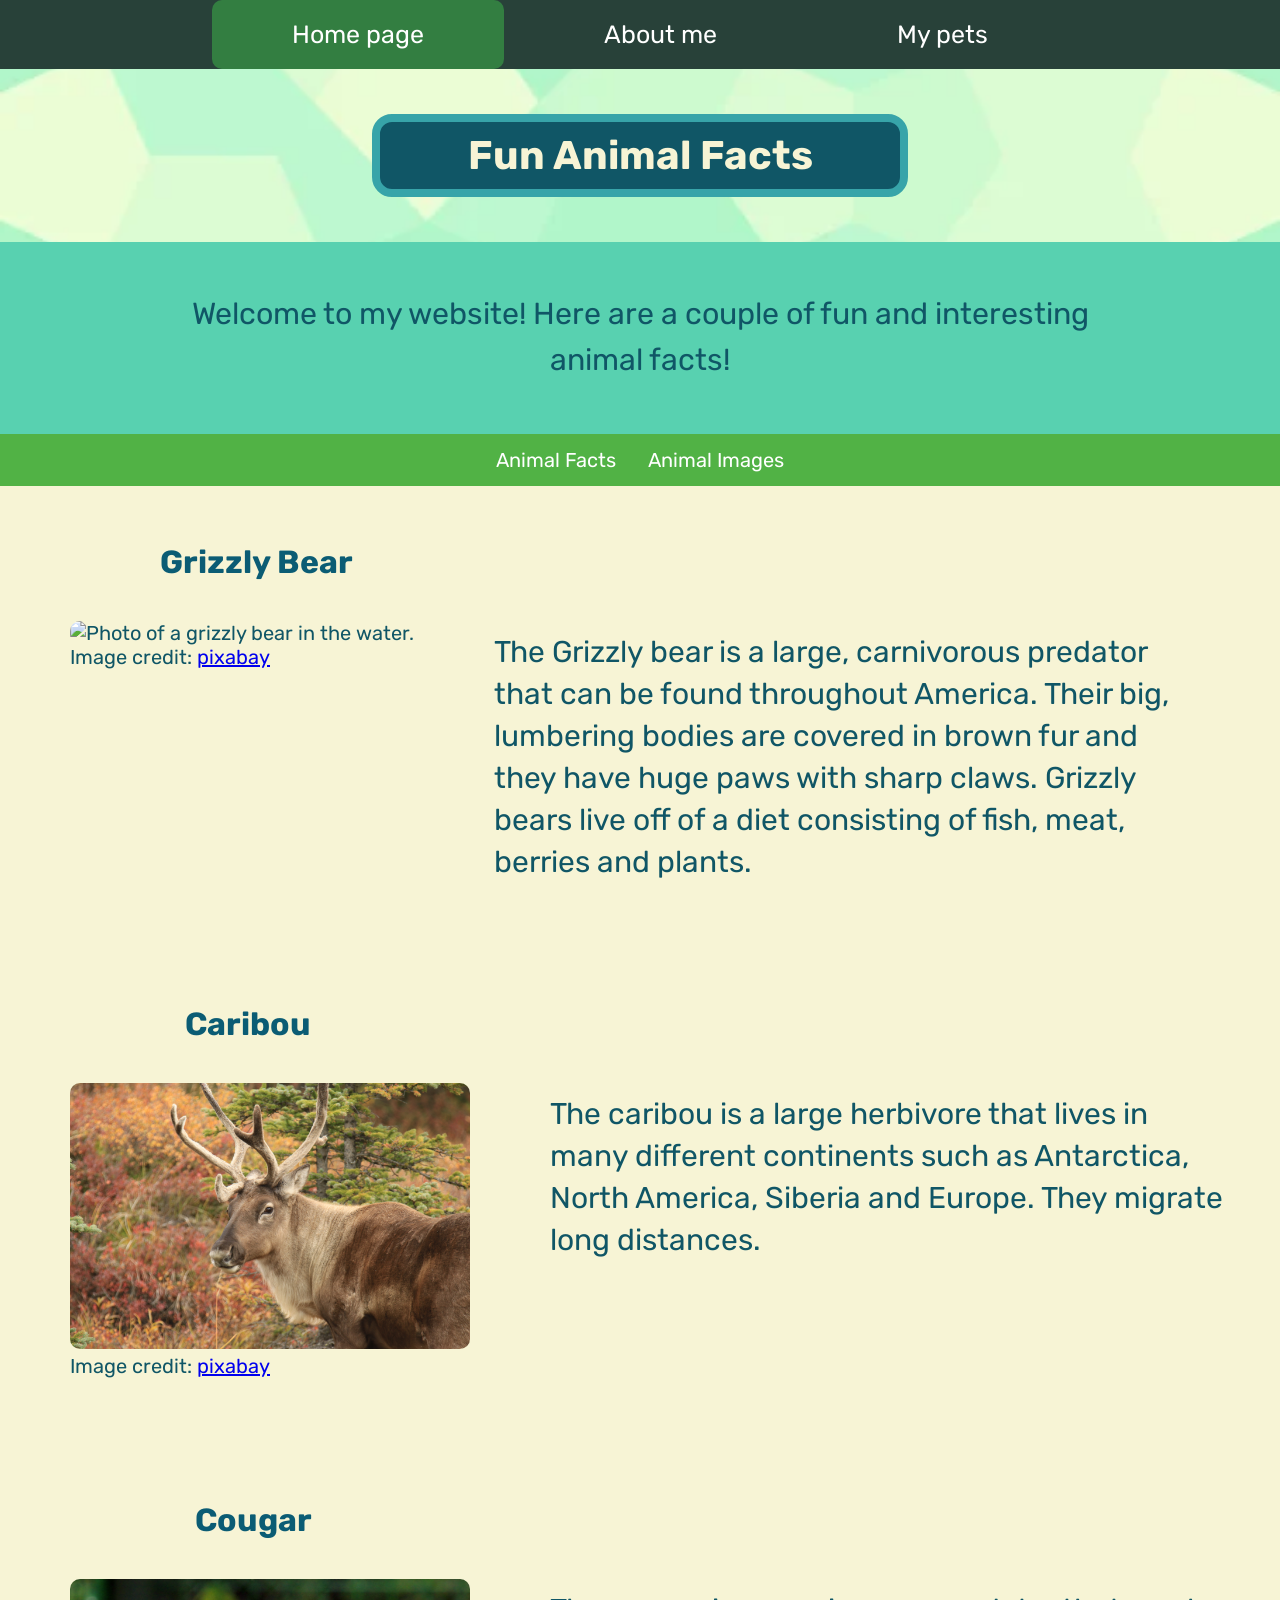
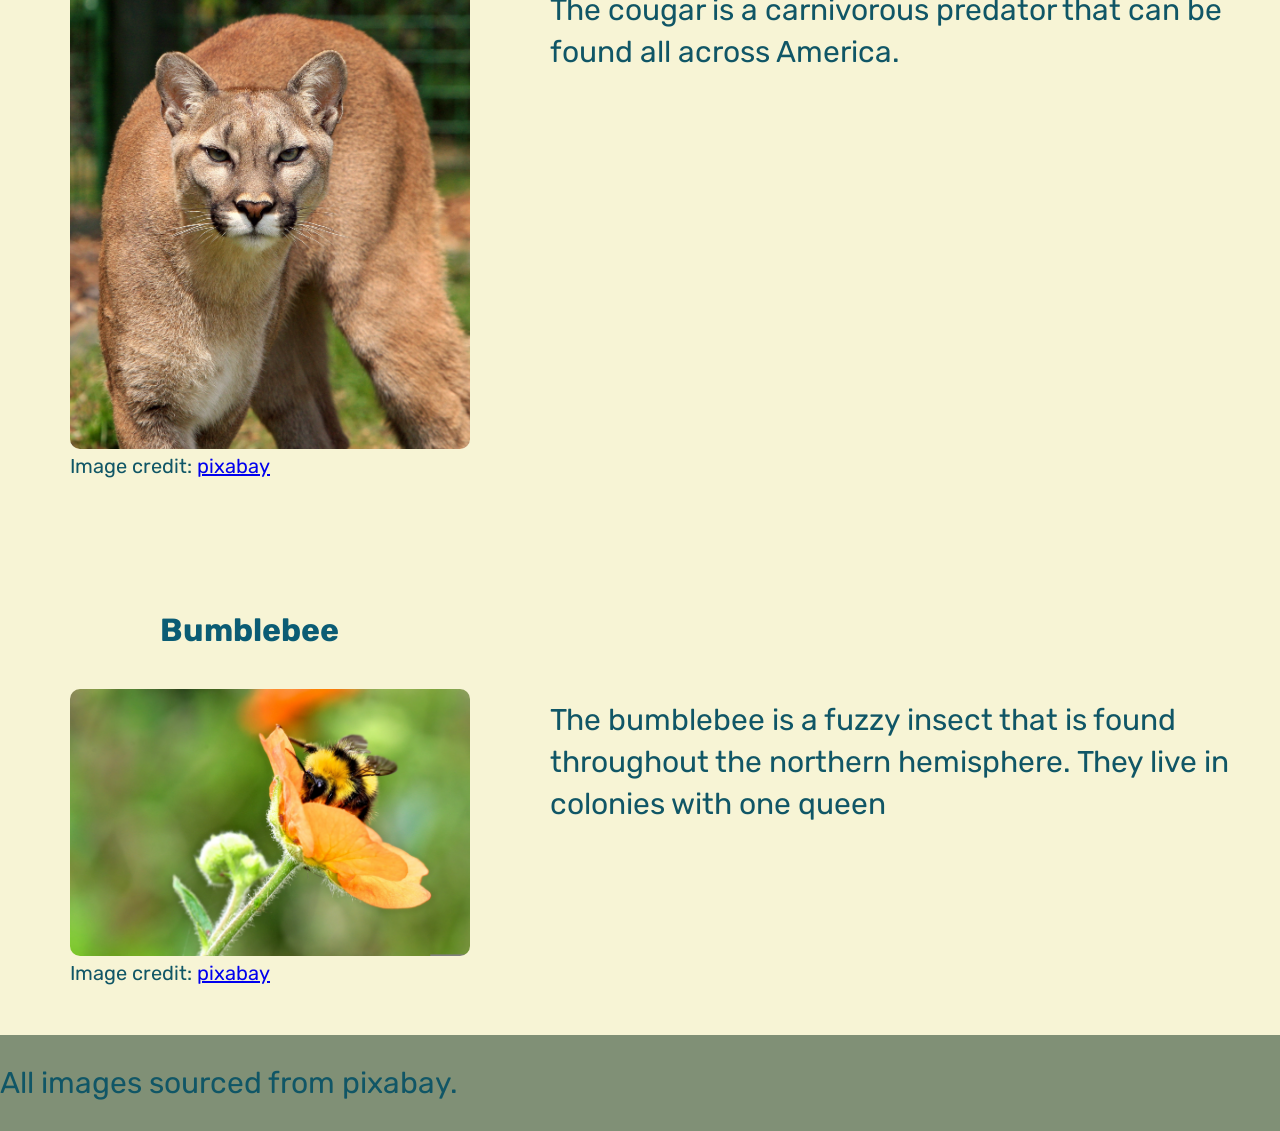
==== commit 5df0f083: "added about.me" ====
--- a/index.html
+++ b/index.html
@@ -18,24 +18,28 @@
       <a href="pets.html">My pets</a>
     </nav>
     <header>
-      <h1 class="main-title-h1">Fun Animal Facts</h1>
+      <div class="main-title-background">
+        <h1 class="main-title-h1">Fun Animal Facts</h1>
+      </div>
     </header>
     <section id="animal-facts">
-      <p class="intro">
-        Welcome to my website! Here are a couple of fun and interesting animal
-        facts!
-      </p>
+      <div class="welcome-banner">
+        <div class="welcome-content">
+          <p>
+            Welcome to my website! Here are a couple of fun and interesting
+            animal facts!
+          </p>
+        </div>
+      </div>
     </section>
-    <ul>
-      <li>
-        <a href="#animal-facts">Animal Facts</a>
-        <a href="#animal-content">Animal Images</a>
-      </li>
-    </ul>
+    <nav class="nav-bar-2">
+      <a href="#animal-facts">Animal Facts</a>
+      <a href="#animal-content">Animal Images</a>
+    </nav>
     <section id="animal-content">
       <div class="bear-container">
         <h2 class="h2-grizzly">Grizzly Bear</h2>
-        <div class="bear-text">
+        <div class="bear-layout">
           <figure>
             <img
               src="images/grizzly-in-water.jpg"
@@ -52,7 +56,7 @@
               >
             </figcaption>
           </figure>
-          <p>
+          <p class="bear-description">
             The Grizzly bear is a large, carnivorous predator that can be found
             throughout America. Their big, lumbering bodies are covered in brown
             fur and they have huge paws with sharp claws. Grizzly bears live off
@@ -62,7 +66,7 @@
       </div>
       <div class="caribou-container">
         <h3 class="h3-caribou">Caribou</h3>
-        <div class="caribou-text">
+        <div class="caribou-layout">
           <figure>
             <img
               src="images/cariboo-forest.jpg"
@@ -79,7 +83,7 @@
               >
             </figcaption>
           </figure>
-          <p>
+          <p class="caribou-description">
             The caribou is a large herbivore that lives in many different
             continents such as Antarctica, North America, Siberia and Europe.
             They migrate long distances.
@@ -88,7 +92,7 @@
       </div>
       <div class="cougar-container">
         <h4 class="h4-cougar">Cougar</h4>
-        <div class="cougar-text">
+        <div class="cougar-layout">
           <figure>
             <img src="images/cougar.jpg" alt="Photo of a cougar" width="400" />
             <figcaption>
@@ -101,7 +105,7 @@
               >
             </figcaption>
           </figure>
-          <p>
+          <p class="cougar-description">
             The cougar is a carnivorous predator that can be found all across
             America.
           </p>
@@ -109,7 +113,7 @@
       </div>
       <div class="bumblebee-container">
         <h5 class="h5-bumblebee">Bumblebee</h5>
-        <div class="bumblebee-text">
+        <div class="bumblebee-layout">
           <figure>
             <img
               src="images/bumblebee-orangeflower.jpg"
@@ -126,7 +130,7 @@
               >
             </figcaption>
           </figure>
-          <p>
+          <p class="bumblebee-description">
             The bumblebee is a fuzzy insect that is found throughout the
             northern hemisphere. They live in colonies with one queen
           </p>
--- a/style.css
+++ b/style.css
@@ -30,28 +30,37 @@
   font-size: 25px;
 }
 .top-nav-bar a:hover {
-  background: #886830;
-  border-radius: 10px;
-}
-
-ul {
+  background: rgb(81, 178, 69);
+  border-radius: 10px;
+}
+
+.nav-bar-2 {
   list-style-type: none;
   margin: 0;
-  background-color: salmon;
+  background-color: rgb(81, 178, 69);
   display: flex;
   justify-content: center;
 }
 
-ul li a {
+.nav-bar-2 a {
   display: inline-block;
   color: white;
   padding: 14px 16px;
   text-decoration: none;
 }
 
-ul li a:hover {
+.nav-bar-2 a:hover {
   background-color: green;
   border-radius: 10px;
+}
+
+.main-title-background {
+  background-image: url("images/congruent_pentagon.webp");
+  background-color: #0d5c73;
+  background-repeat: no-repeat;
+  background-size: cover;
+  background-position: center;
+  padding: 30px 0;
 }
 
 .main-title-h1 {
@@ -59,32 +68,61 @@
   font-size: 40px;
   max-width: 500px;
   width: 90%;
-  height: 2%; /* This is an example, remove later*/
   margin: 15px auto;
   padding: 10px;
+  text-align: center;
   background-color: #105666;
   color: #f7f4d5;
+  border: 8px solid;
+  border-radius: 20px;
+  border-color: rgb(55, 164, 169);
+}
+
+.welcome-banner {
+  width: 100%;
+  padding: 20px 0;
+  background-color: #58d1b0;
+}
+
+.welcome-content {
+  max-width: 900px;
+  margin: 0 auto;
   text-align: center;
-  border: 10px solid;
-  border-radius: 20px;
-}
-
-.intro {
-  margin-bottom: 0px;
-  margin-top: 60px;
-  padding: 10px;
   color: #284139;
-  background-color: #52cca6;
-  text-align: center;
+  background-color: #58d1b0;
+}
+
+.welcome-content p {
+  line-height: 1.5;
+  font-size: 1.9rem;
 }
 
 .about-myself {
   margin: 15px auto;
   padding: 10px;
+  text-align: center;
   color: #284139;
   background-color: #105666;
   color: #f7f4d5;
+}
+
+.about-banner {
+  width: 100%;
+  padding: 20px 0;
+  background-color: #58d1b0;
+}
+
+.about-intro {
+  max-width: 900px;
+  margin: 0 auto;
   text-align: center;
+  color: #284139;
+  background-color: #58d1b0;
+}
+
+.about-content p {
+  line-height: 1.5;
+  font-size: 1.9rem;
 }
 
 h2,
@@ -99,112 +137,120 @@
   font-size: 32px;
 }
 
-.bear-text {
+.bear-layout {
   display: flex;
   gap: 40px;
-  align-items: center;
-  margin-top: 0px;
-}
-
-.bear-text p {
+  align-items: flex-start;
+}
+
+.bear-layout img {
+  border-radius: 10px;
+}
+
+.bear-layout p {
   max-width: 700px;
-  line-height: 1.6;
-  float: right;
-  width: 50%;
+  line-height: 1.4;
+  flex: 1;
 }
 
 .bear-container {
-  padding: 20px;
-  margin-bottom: 0px;
-  border-radius: 10px;
+  padding: 30px;
+  margin-bottom: 30x;
+  max-width: 1200px;
+  border-radius: 12px;
 }
 
 .h2-grizzly {
-  margin: 0 0 10px 40px;
-  position: relative;
-  bottom: -20px;
-  left: 85px;
-}
-
-.caribou-text {
+  margin-bottom: 20px;
+  margin-left: 130px;
+  color: #0b5c74;
+}
+
+.caribou-layout {
   display: flex;
   gap: 40px;
-  align-items: center;
-  margin-top: 0px;
-}
-
-.caribou-text p {
+  align-items: flex-start;
+}
+
+.caribou-layout img {
+  border-radius: 10px;
+}
+
+.caribou-layout p {
   max-width: 700px;
-  line-height: 1.6;
-  float: right;
-  width: 50%;
+  line-height: 1.4;
+  flex: 1;
 }
 
 .caribou-container {
-  padding: 20px;
-  margin-bottom: 0px;
-  border-radius: 10px;
+  padding: 30px;
+  margin-bottom: 30x;
+  max-width: 1200px;
+  border-radius: 12px;
 }
 
 .h3-caribou {
-  margin: 0 0 10px 40px;
-  position: relative;
-  bottom: -10px;
-  left: 120px;
-}
-
-.cougar-text {
+  margin-bottom: 20px;
+  margin-left: 155px;
+  color: #0b5c74;
+}
+
+.cougar-layout {
   display: flex;
   gap: 40px;
-  align-items: center;
-  margin-top: 0px;
-}
-
-.cougar-text p {
+  align-items: flex-start;
+}
+
+.cougar-layout img {
+  border-radius: 10px;
+}
+
+.cougar-layout p {
   max-width: 700px;
-  line-height: 1.6;
-  float: right;
-  width: 50%;
+  line-height: 1.4;
+  flex: 1;
 }
 
 .cougar-container {
-  padding: 20px;
-  margin-bottom: 0px;
-  border-radius: 10px;
+  padding: 30px;
+  margin-bottom: 30x;
+  max-width: 1200px;
+  border-radius: 12px;
 }
 
 .h4-cougar {
-  margin: 0 0 10px 40px;
-  position: relative;
-  bottom: -5px;
-  left: 130px;
-}
-
-.bumblebee-text {
+  margin-bottom: 20px;
+  margin-left: 165px;
+  color: #0b5c74;
+}
+
+.bumblebee-layout {
   display: flex;
   gap: 40px;
-  align-items: center;
-  margin-top: 0px;
-}
-
-.bumblebee-text p {
+  align-items: flex-start;
+}
+
+.bumblebee-layout img {
+  border-radius: 10px;
+}
+
+.bumblebee-layout p {
   max-width: 700px;
-  line-height: 1.6;
-  float: right;
-  width: 50%;
+  line-height: 1.4;
+  flex: 1;
 }
 
 .bumblebee-container {
-  padding: 20px;
-  margin-bottom: 0px;
-  border-radius: 10px;
+  padding: 30px;
+  margin-bottom: 30x;
+  max-width: 1200px;
+  border-radius: 12px;
 }
 
 .h5-bumblebee {
-  margin: 0 0 10px 40px;
-  position: relative;
-  bottom: -10px;
-  left: 90px;
+  margin-bottom: 20px;
+  margin-left: 130px;
+  color: #0b5c74;
 }
 
 section {
@@ -226,3 +272,35 @@
   font-size: 30px;
   color: #105666;
 }
+
+.gray-container {
+  display: flex;
+  justify-content: center;
+  align-items: top;
+  margin: 40px auto;
+  padding: 20px;
+}
+
+.gray-layout img {
+  border-radius: 12px;
+}
+
+.nav-interests-pets {
+  list-style-type: none;
+  margin: 0;
+  background-color: rgb(81, 178, 69);
+  display: flex;
+  justify-content: center;
+}
+
+.nav-interests-pets a {
+  display: inline-block;
+  color: white;
+  padding: 14px 16px;
+  text-decoration: none;
+}
+
+.nav-interests-pets a:hover {
+  background-color: green;
+  border-radius: 10px;
+}
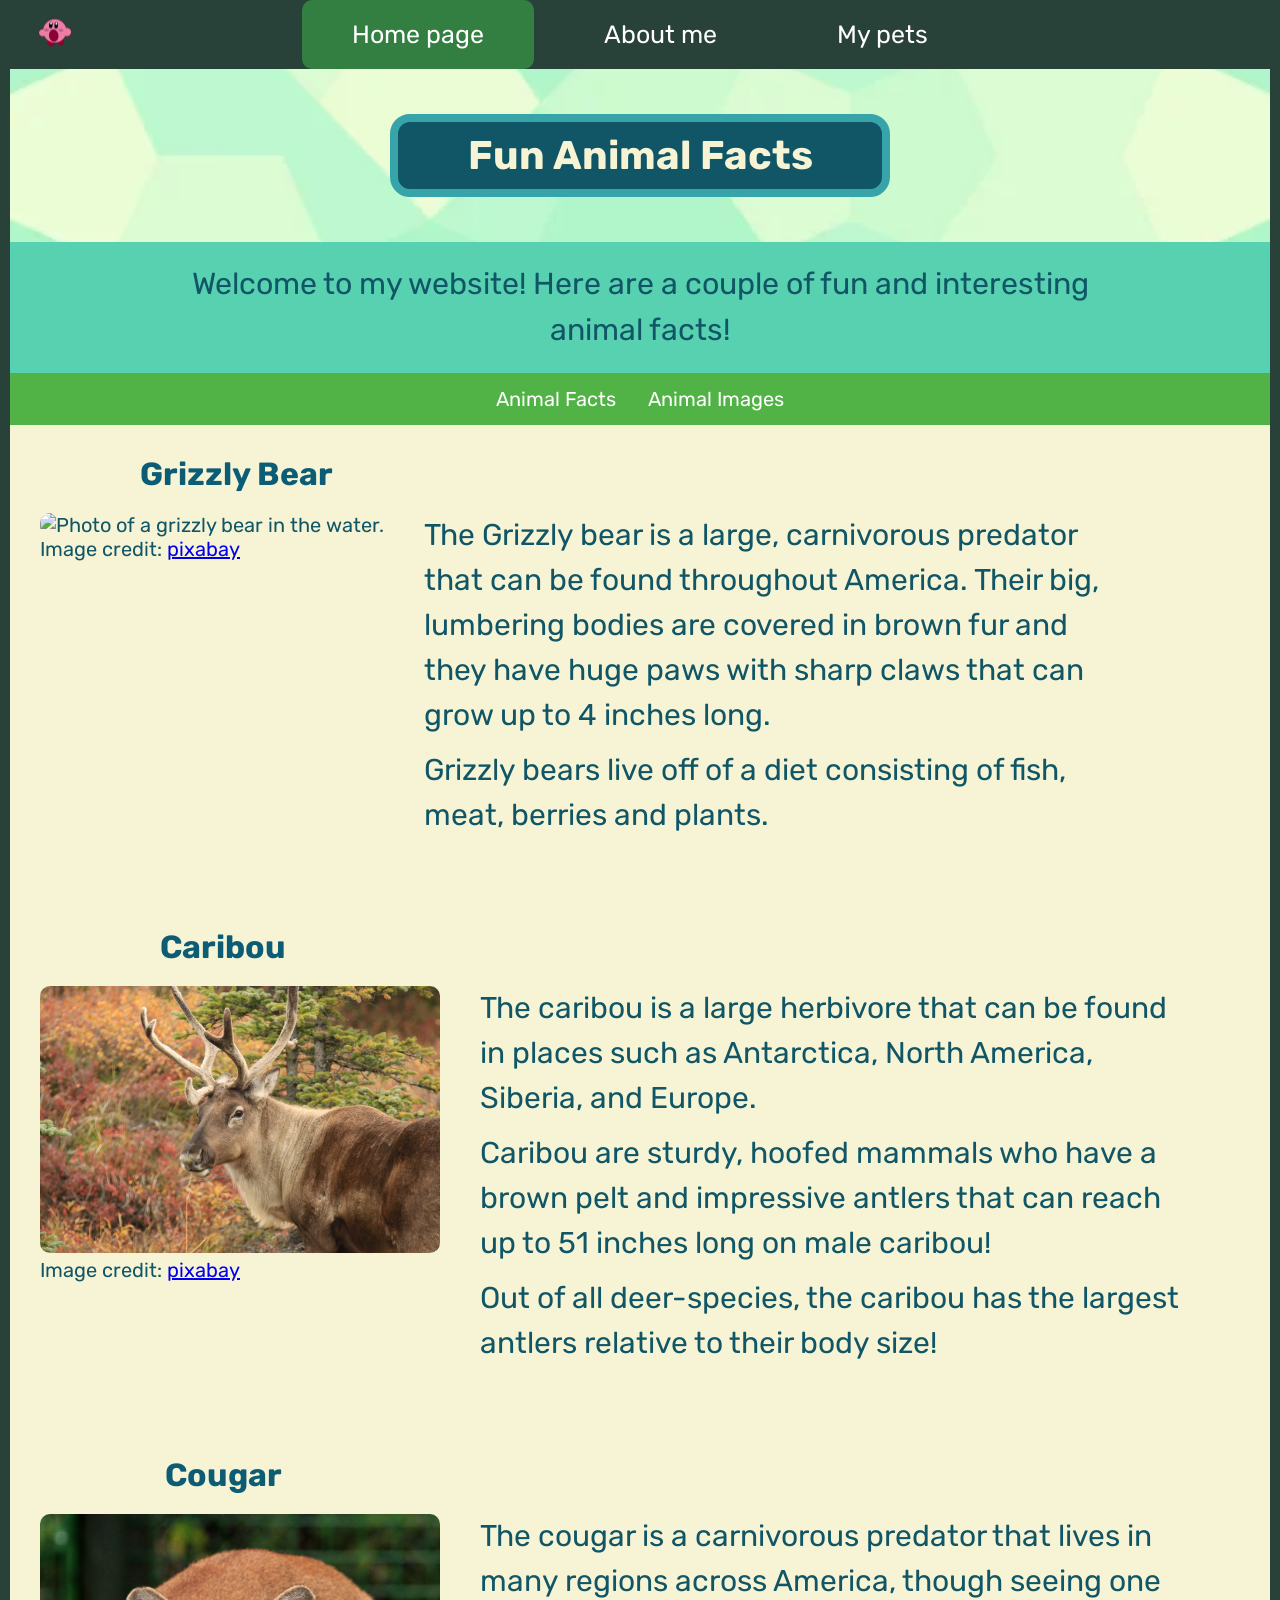
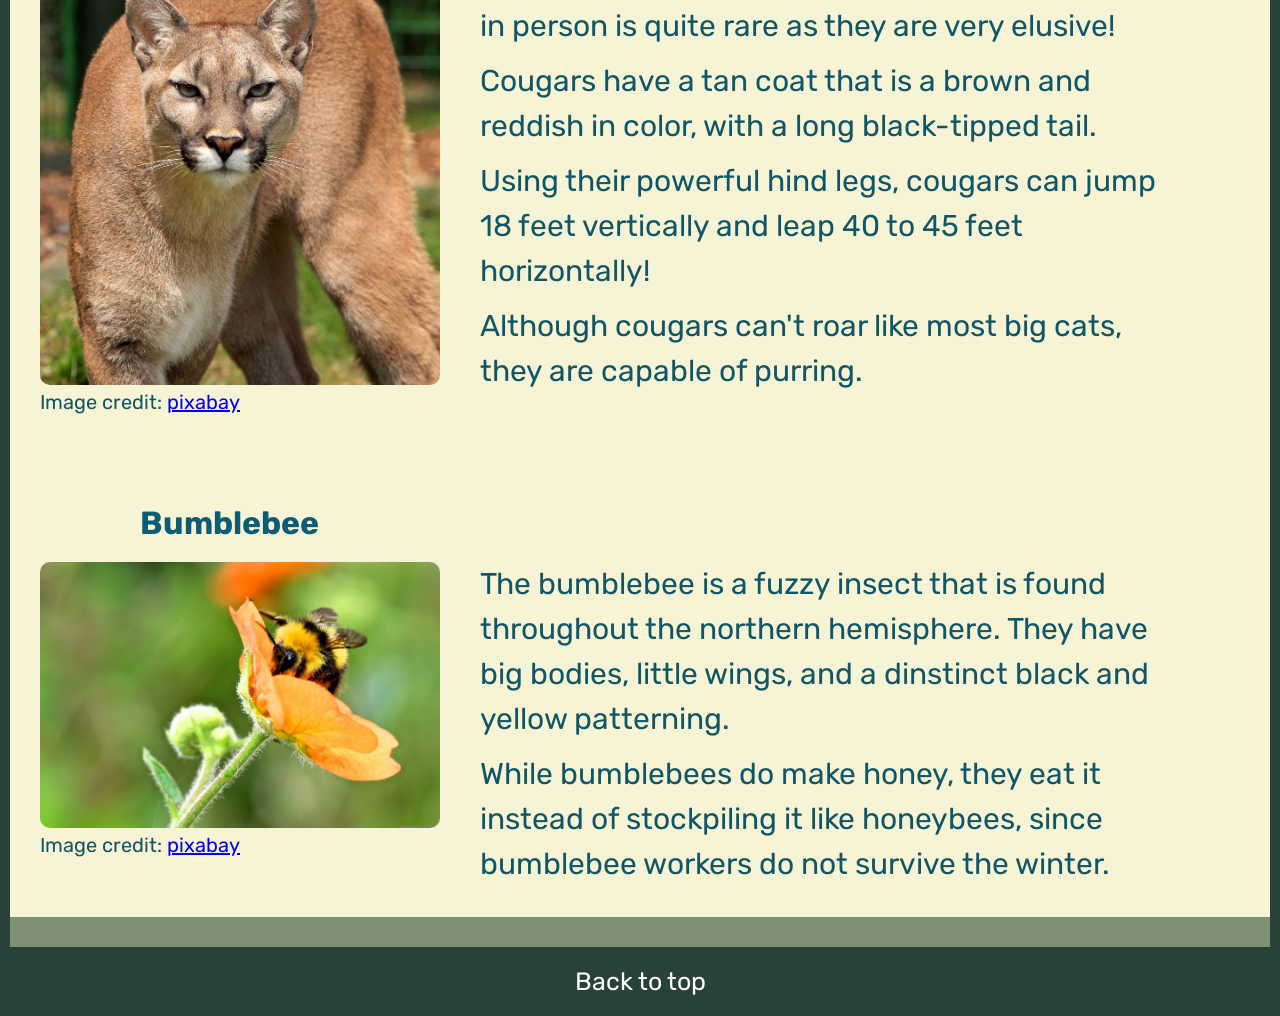
==== commit f8f881c3: "Finished maybe?" ====
--- a/index.html
+++ b/index.html
@@ -13,6 +13,9 @@
   </head>
   <body>
     <nav class="top-nav-bar">
+      <div class="Kirby">
+        <img src="images/KirbV2.2.png" />
+      </div>
       <a href="index.html" class="active">Home page</a>
       <a href="about.html">About me</a>
       <a href="pets.html">My pets</a>
@@ -37,9 +40,9 @@
       <a href="#animal-content">Animal Images</a>
     </nav>
     <section id="animal-content">
-      <div class="bear-container">
+      <div class="animal-container">
         <h2 class="h2-grizzly">Grizzly Bear</h2>
-        <div class="bear-layout">
+        <div class="animal-layout">
           <figure>
             <img
               src="images/grizzly-in-water.jpg"
@@ -56,17 +59,23 @@
               >
             </figcaption>
           </figure>
-          <p class="bear-description">
-            The Grizzly bear is a large, carnivorous predator that can be found
-            throughout America. Their big, lumbering bodies are covered in brown
-            fur and they have huge paws with sharp claws. Grizzly bears live off
-            of a diet consisting of fish, meat, berries and plants.
-          </p>
+          <div class="animal-text">
+            <p>
+              The Grizzly bear is a large, carnivorous predator that can be
+              found throughout America. Their big, lumbering bodies are covered
+              in brown fur and they have huge paws with sharp claws that can
+              grow up to 4 inches long.
+            </p>
+            <p>
+              Grizzly bears live off of a diet consisting of fish, meat, berries
+              and plants.
+            </p>
+          </div>
         </div>
       </div>
-      <div class="caribou-container">
+      <div class="animal-container">
         <h3 class="h3-caribou">Caribou</h3>
-        <div class="caribou-layout">
+        <div class="animal-layout">
           <figure>
             <img
               src="images/cariboo-forest.jpg"
@@ -83,16 +92,26 @@
               >
             </figcaption>
           </figure>
-          <p class="caribou-description">
-            The caribou is a large herbivore that lives in many different
-            continents such as Antarctica, North America, Siberia and Europe.
-            They migrate long distances.
-          </p>
+          <div class="animal-text">
+            <p>
+              The caribou is a large herbivore that can be found in places such
+              as Antarctica, North America, Siberia, and Europe.
+            </p>
+            <p>
+              Caribou are sturdy, hoofed mammals who have a brown pelt and
+              impressive antlers that can reach up to 51 inches long on male
+              caribou!
+            </p>
+            <p>
+              Out of all deer-species, the caribou has the largest antlers
+              relative to their body size!
+            </p>
+          </div>
         </div>
       </div>
-      <div class="cougar-container">
+      <div class="animal-container">
         <h4 class="h4-cougar">Cougar</h4>
-        <div class="cougar-layout">
+        <div class="animal-layout">
           <figure>
             <img src="images/cougar.jpg" alt="Photo of a cougar" width="400" />
             <figcaption>
@@ -105,15 +124,30 @@
               >
             </figcaption>
           </figure>
-          <p class="cougar-description">
-            The cougar is a carnivorous predator that can be found all across
-            America.
-          </p>
+          <div class="animal-text">
+            <p>
+              The cougar is a carnivorous predator that lives in many regions
+              across America, though seeing one in person is quite rare as they
+              are very elusive!
+            </p>
+            <p>
+              Cougars have a tan coat that is a brown and reddish in color, with
+              a long black-tipped tail.
+            </p>
+            <p>
+              Using their powerful hind legs, cougars can jump 18 feet
+              vertically and leap 40 to 45 feet horizontally!
+            </p>
+            <p>
+              Although cougars can't roar like most big cats, they are capable
+              of purring.
+            </p>
+          </div>
         </div>
       </div>
-      <div class="bumblebee-container">
+      <div class="animal-container">
         <h5 class="h5-bumblebee">Bumblebee</h5>
-        <div class="bumblebee-layout">
+        <div class="animal-layout">
           <figure>
             <img
               src="images/bumblebee-orangeflower.jpg"
@@ -130,13 +164,23 @@
               >
             </figcaption>
           </figure>
-          <p class="bumblebee-description">
-            The bumblebee is a fuzzy insect that is found throughout the
-            northern hemisphere. They live in colonies with one queen
-          </p>
+          <div class="animal-text">
+            <p>
+              The bumblebee is a fuzzy insect that is found throughout the
+              northern hemisphere. They have big bodies, little wings, and a
+              dinstinct black and yellow patterning.
+            </p>
+            <p>
+              While bumblebees do make honey, they eat it instead of stockpiling
+              it like honeybees, since bumblebee workers do not survive the
+              winter.
+            </p>
+          </div>
         </div>
       </div>
     </section>
-    <p>All images sourced from pixabay.</p>
+    <nav class="bottom-bar">
+      <a href="#top">Back to top</a>
+    </nav>
   </body>
 </html>
--- a/style.css
+++ b/style.css
@@ -1,3 +1,9 @@
+* {
+  margin: 0;
+  padding: 0;
+  box-sizing: border-box;
+}
+
 body {
   font-family: "Rubik", sans-serif;
   font-style: normal;
@@ -6,6 +12,9 @@
   color: #105666;
   margin: 0px;
   overflow-x: hidden;
+  min-height: 100vh;
+  border-left: 10px solid #284139;
+  border-right: 10px solid #284139;
 }
 
 .active {
@@ -14,7 +23,21 @@
   border-radius: 10px;
 }
 
+.Kirby {
+  position: absolute;
+  left: 20px;
+  top: 50%;
+  transform: translateY(-50%);
+}
+
+.Kirby img {
+  width: 50px;
+  height: 50px;
+  object-fit: cover;
+}
+
 .top-nav-bar {
+  position: relative;
   display: flex;
   flex-flow: wrap;
   gap: 20px;
@@ -25,7 +48,7 @@
 .top-nav-bar a {
   text-decoration: none;
   display: block;
-  padding: 20px 80px 20px;
+  padding: 20px 50px;
   color: white;
   font-size: 25px;
 }
@@ -63,6 +86,24 @@
   padding: 30px 0;
 }
 
+.pet-title-background {
+  background-image: url("images/congruent_pentagon.webp");
+  background-color: #0d5c73;
+  background-repeat: no-repeat;
+  background-size: cover;
+  background-position: center;
+  padding: 30px 0;
+}
+
+.about-title-background {
+  background-image: url("images/congruent_pentagon.webp");
+  background-color: #0d5c73;
+  background-repeat: no-repeat;
+  background-size: cover;
+  background-position: center;
+  padding: 30px 0;
+}
+
 .main-title-h1 {
   font-family: "Rubik", sans-serif;
   font-size: 40px;
@@ -98,8 +139,8 @@
 }
 
 .about-myself {
-  margin: 15px auto;
-  padding: 10px;
+  margin: 0 auto;
+  padding: 10px 0;
   text-align: center;
   color: #284139;
   background-color: #105666;
@@ -120,9 +161,60 @@
   background-color: #58d1b0;
 }
 
-.about-content p {
+.about-intro p {
   line-height: 1.5;
   font-size: 1.9rem;
+}
+
+.pets-banner {
+  width: 100%;
+  padding: 20px 0;
+  background-color: #58d1b0;
+}
+
+.pets-intro {
+  max-width: 900px;
+  margin: 0 auto;
+  text-align: center;
+  color: #284139;
+}
+
+.pets-intro p {
+  line-height: 1.5;
+  font-size: 1.9rem;
+}
+
+.pet-media-row {
+  flex-wrap: nowrap;
+}
+
+.pet-layout {
+  display: flex;
+  margin-bottom: 40px;
+  gap: 20px;
+  align-items: flex-start;
+}
+
+.pet-layout p {
+  max-width: 700px;
+  line-height: 1.4;
+  flex: 1;
+  margin-top: 20px;
+  margin-bottom: 20px;
+}
+
+.pet-content {
+  background-color: #f7f4d5;
+  border-radius: 15px;
+  padding: 25px;
+  margin: 40px auto;
+  max-width: 1200px;
+  box-shadow: 0 2px 8px rgba(0, 0, 0, 0.1);
+}
+
+.pet-content img,
+.pet-content video {
+  border-radius: 12px;
 }
 
 h2,
@@ -137,119 +229,57 @@
   font-size: 32px;
 }
 
-.bear-layout {
+.animal-layout {
   display: flex;
   gap: 40px;
   align-items: flex-start;
 }
 
-.bear-layout img {
-  border-radius: 10px;
-}
-
-.bear-layout p {
+.animal-layout img {
+  border-radius: 10px;
+}
+
+.animal-layout p {
   max-width: 700px;
-  line-height: 1.4;
+  line-height: 1.5;
   flex: 1;
 }
 
-.bear-container {
+.animal-text {
+  display: flex;
+  flex-direction: column;
+  gap: 10px;
+  flex: 1;
+}
+
+.animal-container {
   padding: 30px;
-  margin-bottom: 30x;
+  margin-bottom: 30px;
   max-width: 1200px;
   border-radius: 12px;
 }
 
 .h2-grizzly {
   margin-bottom: 20px;
-  margin-left: 130px;
+  margin-left: 100px;
   color: #0b5c74;
 }
 
-.caribou-layout {
-  display: flex;
-  gap: 40px;
-  align-items: flex-start;
-}
-
-.caribou-layout img {
-  border-radius: 10px;
-}
-
-.caribou-layout p {
-  max-width: 700px;
-  line-height: 1.4;
-  flex: 1;
-}
-
-.caribou-container {
-  padding: 30px;
-  margin-bottom: 30x;
-  max-width: 1200px;
-  border-radius: 12px;
-}
-
 .h3-caribou {
   margin-bottom: 20px;
-  margin-left: 155px;
+  margin-left: 120px;
   color: #0b5c74;
 }
 
-.cougar-layout {
-  display: flex;
-  gap: 40px;
-  align-items: flex-start;
-}
-
-.cougar-layout img {
-  border-radius: 10px;
-}
-
-.cougar-layout p {
-  max-width: 700px;
-  line-height: 1.4;
-  flex: 1;
-}
-
-.cougar-container {
-  padding: 30px;
-  margin-bottom: 30x;
-  max-width: 1200px;
-  border-radius: 12px;
-}
-
 .h4-cougar {
   margin-bottom: 20px;
-  margin-left: 165px;
+  margin-left: 125px;
   color: #0b5c74;
 }
 
-.bumblebee-layout {
-  display: flex;
-  gap: 40px;
-  align-items: flex-start;
-}
-
-.bumblebee-layout img {
-  border-radius: 10px;
-}
-
-.bumblebee-layout p {
-  max-width: 700px;
-  line-height: 1.4;
-  flex: 1;
-}
-
-.bumblebee-container {
-  padding: 30px;
-  margin-bottom: 30x;
-  max-width: 1200px;
-  border-radius: 12px;
-}
-
 .h5-bumblebee {
   margin-bottom: 20px;
-  margin-left: 130px;
+  margin-left: 100px;
   color: #0b5c74;
 }
 
@@ -276,31 +306,81 @@
 .gray-container {
   display: flex;
   justify-content: center;
-  align-items: top;
+  align-items: flex-start;
   margin: 40px auto;
   padding: 20px;
 }
 
+.gray-layout {
+  display: flex;
+  gap: 40px;
+  align-items: flex-start;
+}
+
+.gray-facts {
+  background-color: #105666;
+  padding: 25px;
+  max-width: 300px;
+  border: 3px solid rgb(55, 164, 169);
+  border-radius: 12px;
+}
+
+.gray-list ul {
+  padding-left: 20px;
+}
+
+.gray-list li {
+  margin-bottom: 12px;
+  line-height: 1.5;
+}
+
 .gray-layout img {
+  height: auto;
+  display: block;
   border-radius: 12px;
-}
-
-.nav-interests-pets {
-  list-style-type: none;
+  max-width: 100%;
+}
+
+.my-interests {
+  background: #58d1b0;
+  margin-bottom: 15px;
+  padding: 10px;
+  border-radius: 5px;
+  font-size: 2rem;
+  color: #105666;
+}
+
+.gray-list {
+  background-color: #58d1b0;
+  padding: 20px;
+}
+
+.bottom-bar {
+  display: flex;
+  flex-flow: wrap;
+  gap: 20px;
+  justify-content: center;
   margin: 0;
-  background-color: rgb(81, 178, 69);
-  display: flex;
-  justify-content: center;
-}
-
-.nav-interests-pets a {
-  display: inline-block;
+  background: #284139;
+}
+
+.bottom-bar a {
+  text-decoration: none;
+  display: block;
+  padding: 20px 50px;
   color: white;
-  padding: 14px 16px;
-  text-decoration: none;
-}
-
-.nav-interests-pets a:hover {
-  background-color: green;
-  border-radius: 10px;
-}
+  font-size: 25px;
+}
+
+.bottom-bar a:hover {
+  background: rgb(81, 178, 69);
+  border-radius: 10px;
+}
+
+.bottom-paragraph {
+  text-align: center;
+  padding: 25px;
+  background-color: #58d1b0;
+  border-radius: 10px;
+  line-height: 1.6;
+}
